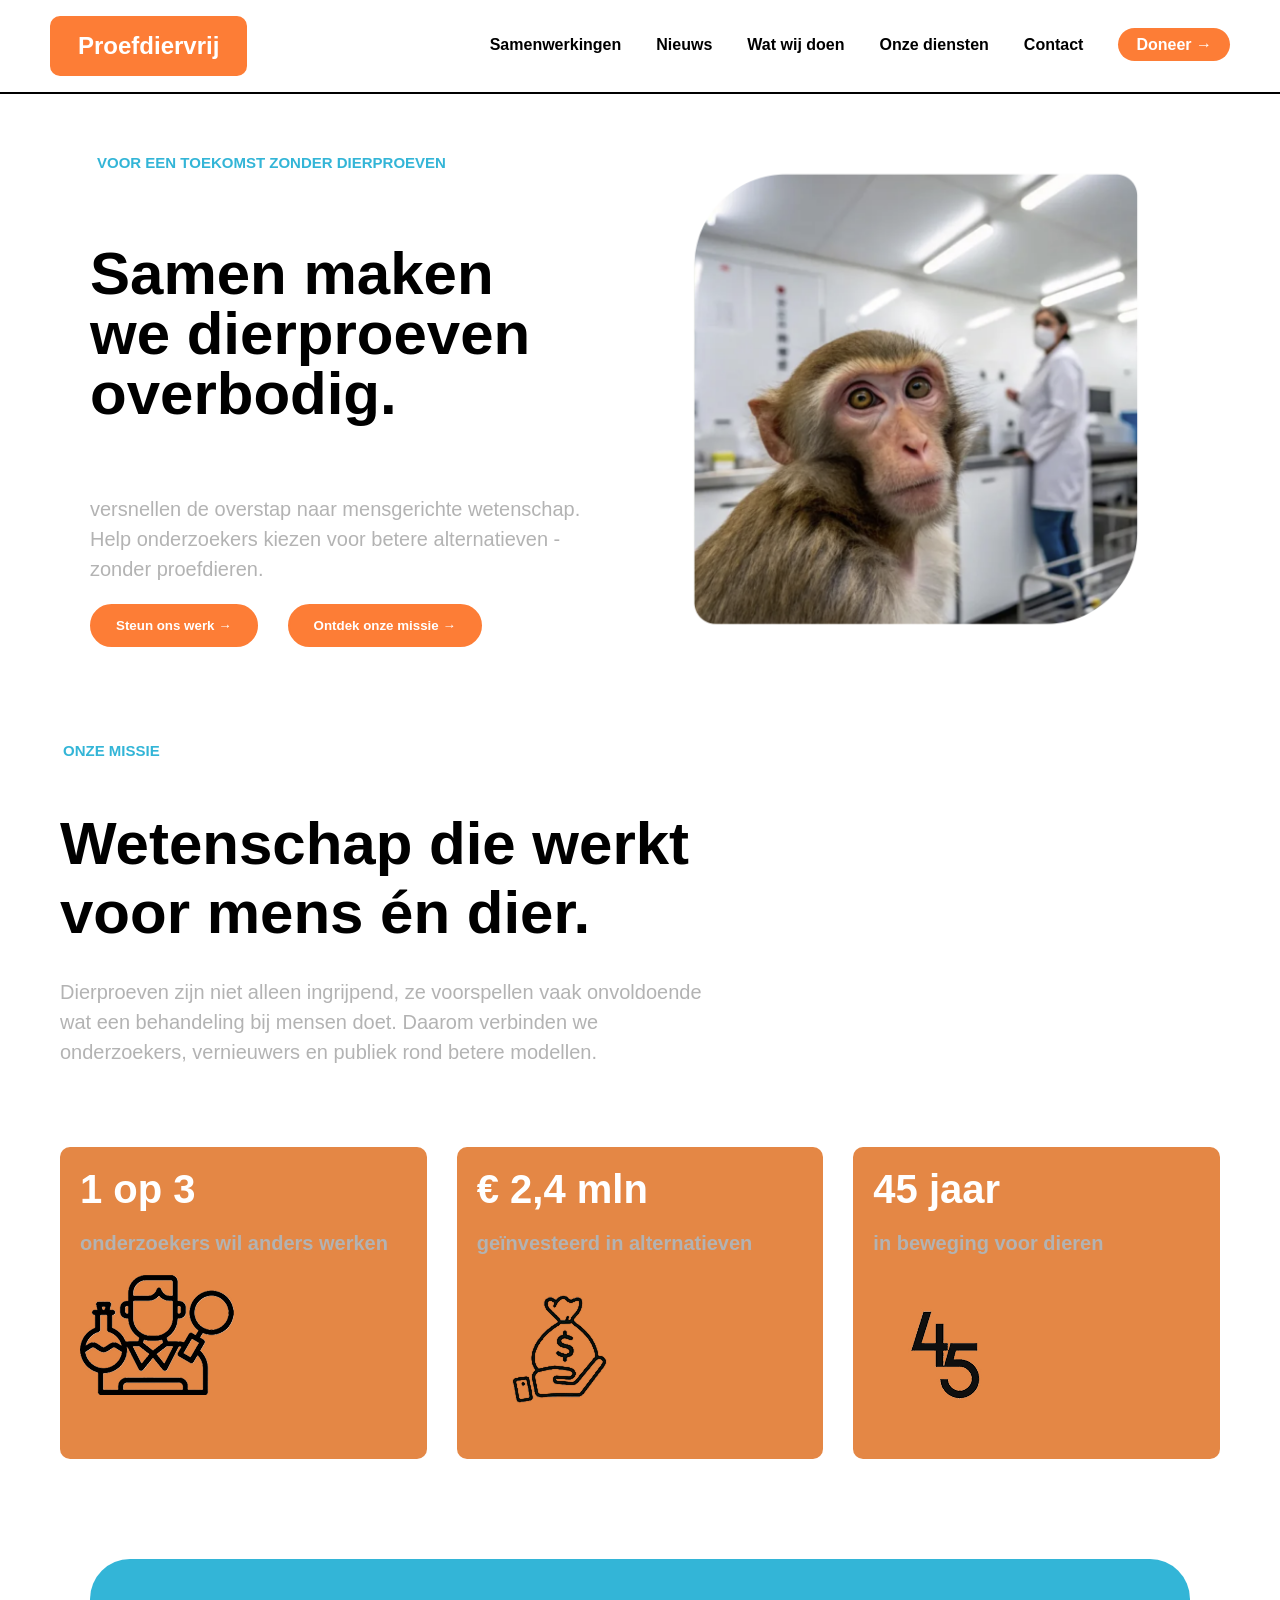
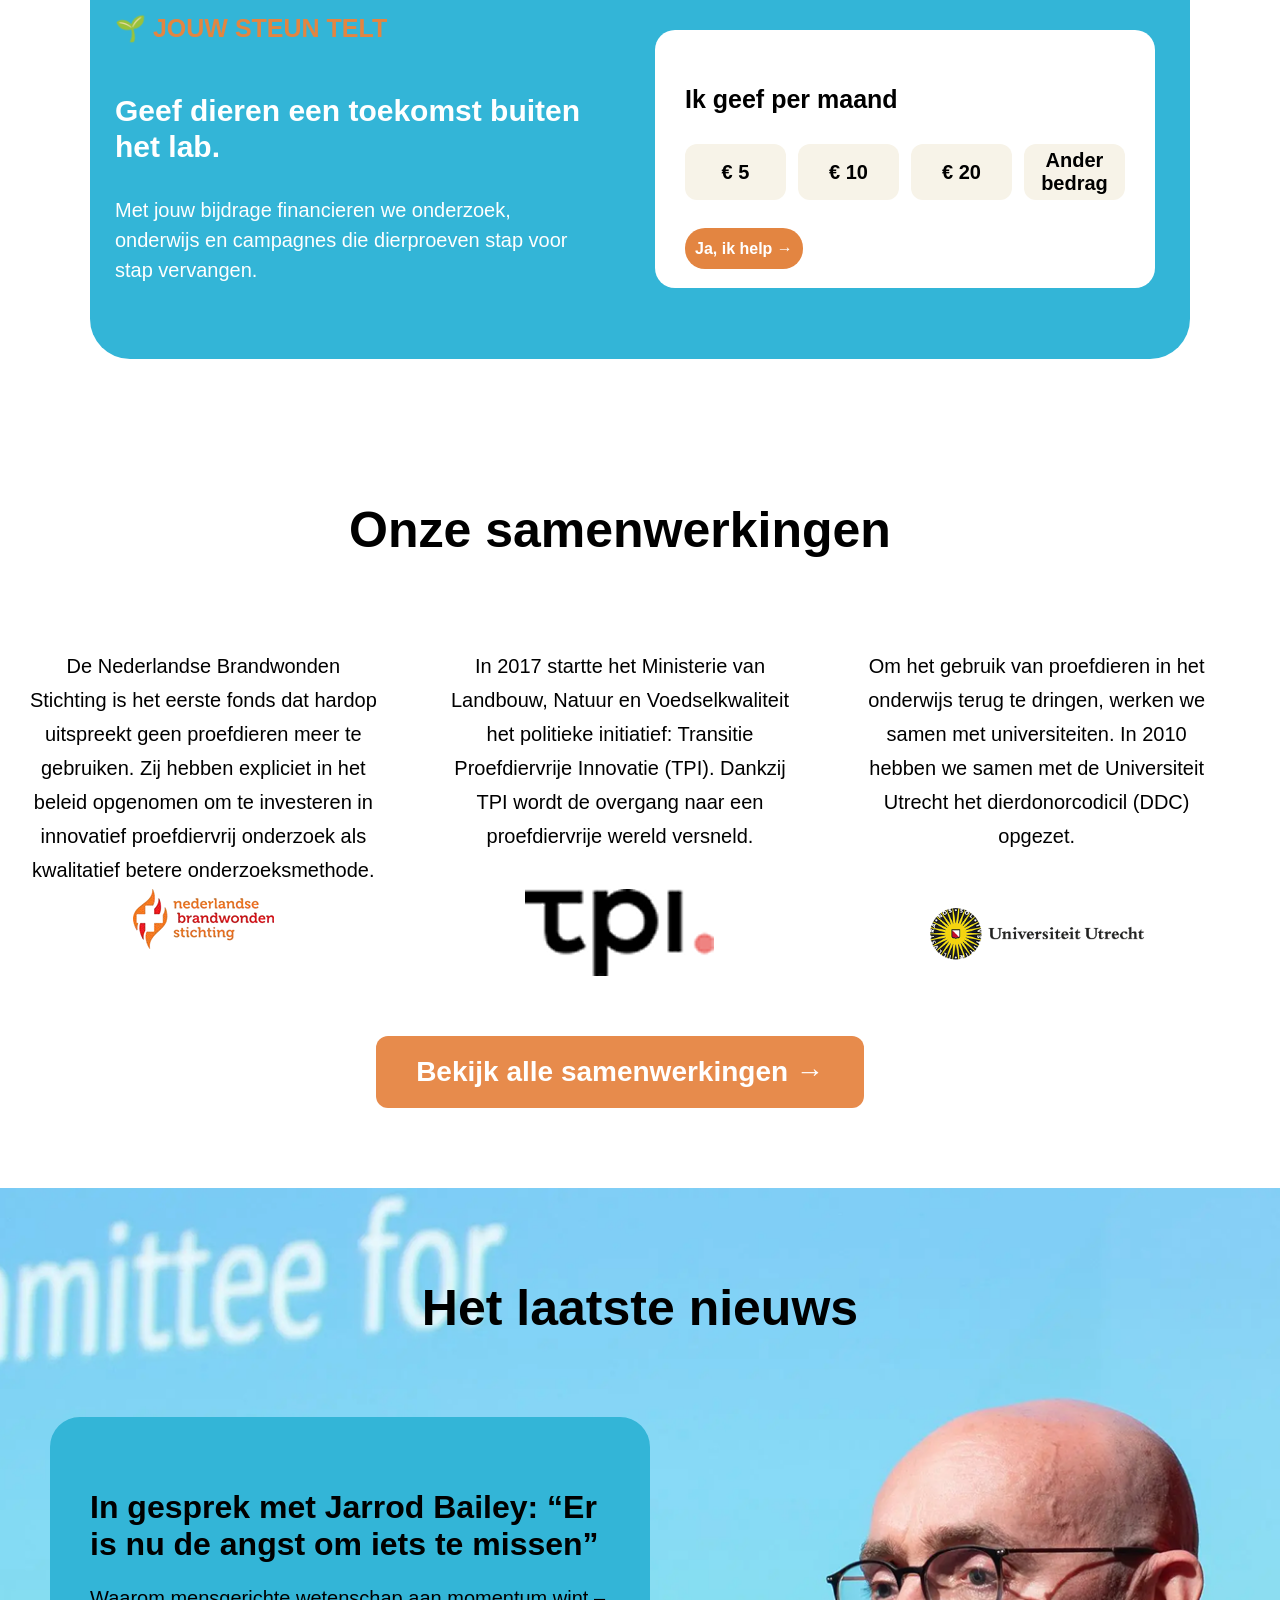
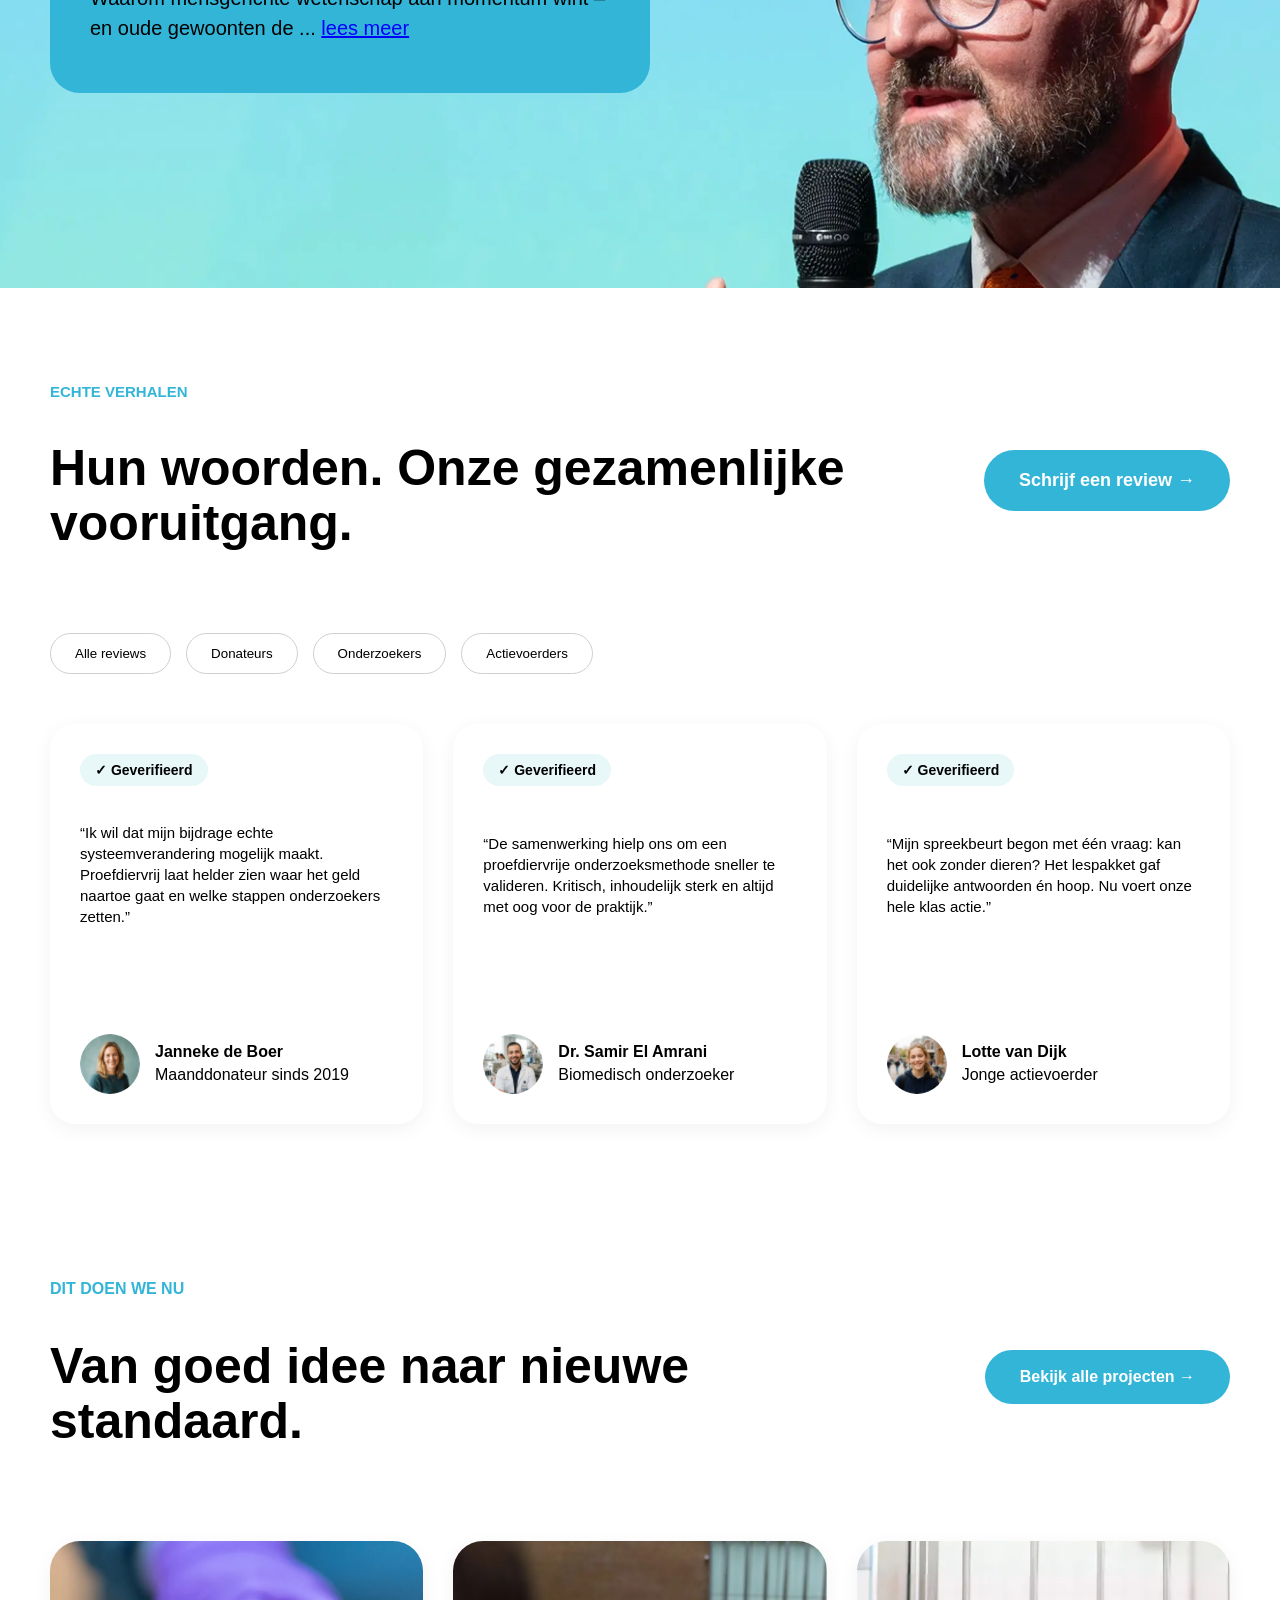
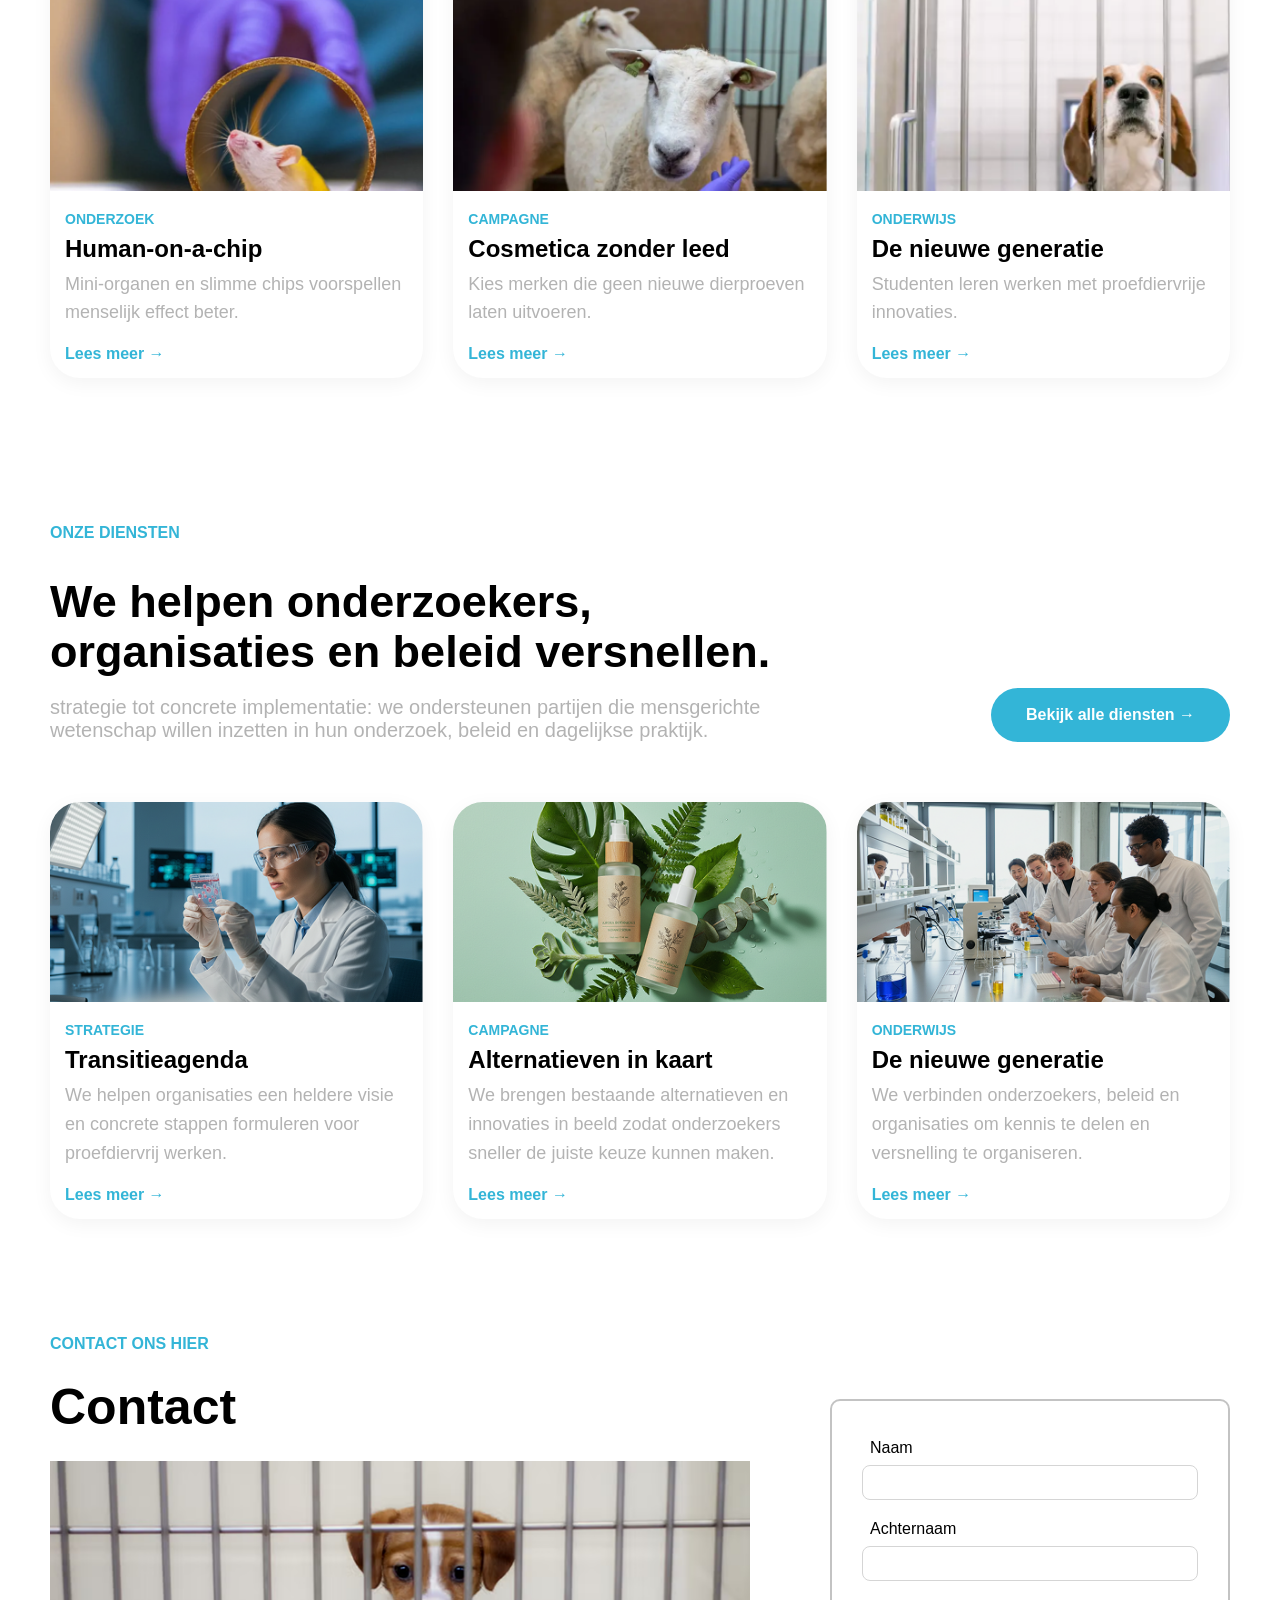
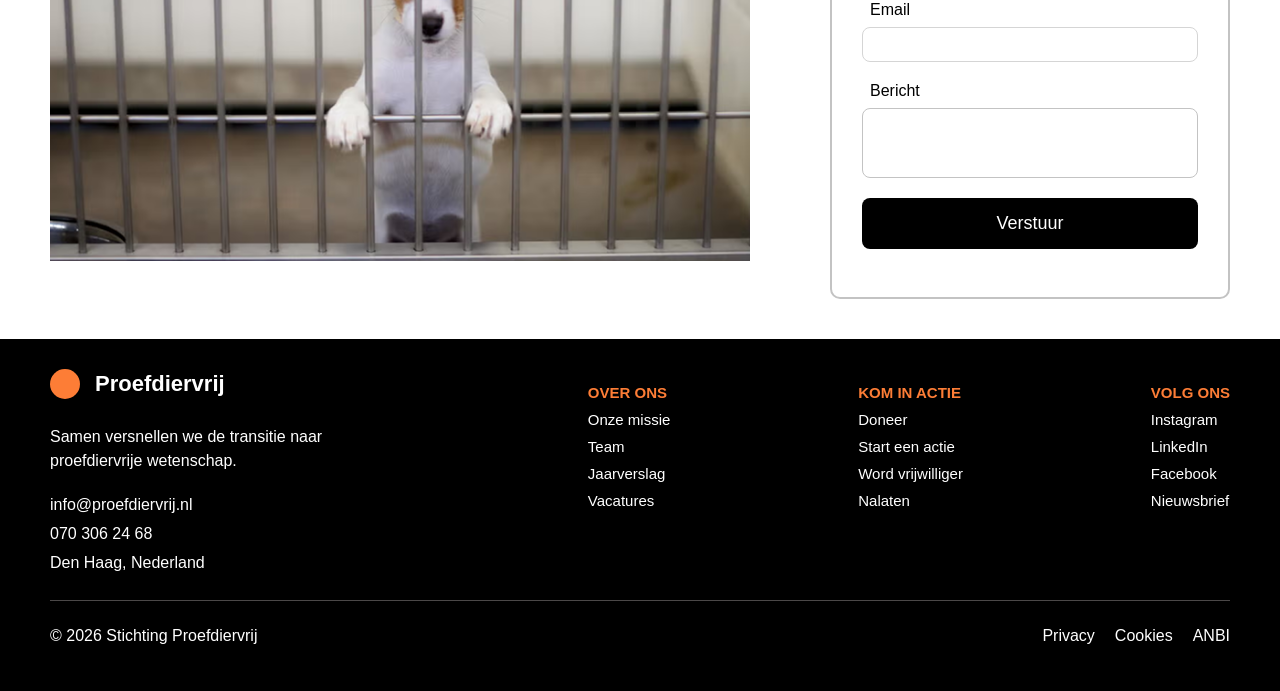
==== goeddoel/index.html @ ad32c733 "Fix goeddoel project" ====
<!DOCTYPE html>
<html lang="en">
<head>
    <meta charset="UTF-8">
    <meta name="viewport" content="width=device-width, initial-scale=1.0">
    <title>dierproefvrij</title>
    <link rel="stylesheet" href="styles.css">
</head>

<body>
    <header class="header">
        <h1 class="logo">Proefdiervrij</h1>
<nav class="navbar">
    <ul>
      
      <li><a href="#samenwerking"> Samenwerkingen</a></li>
      <li><a href="#nieuws">Nieuws</a></li>
      <li><a href="#wat-wij-doen">Wat wij doen</a></li>
      <li><a href="#diensten">Onze diensten</a></li>  
      <li><a href="#contact">Contact</a></li>
      
      <li><a class="donate" href="#donate">Doneer →</a></li>
    </ul>
</nav>

    </header>

<hr class="zwarte-lijn">

<section class="hero">
    <div> 
        <img class="aapfoto" src="img/aap.png" alt="aapfoto">
    </div>
        <div class="herotext">
       
        <p class="hero-label">VOOR EEN TOEKOMST ZONDER DIERPROEVEN</p> 
        <h1>Samen maken we dierproeven overbodig.</h1>
        <p class="hero-p">versnellen de overstap naar mensgerichte wetenschap. Help onderzoekers kiezen voor betere alternatieven - zonder proefdieren.</p>
         
        <div class="knoppies">
            <button>Steun ons werk →</button>
            <button>Ontdek onze missie →</button>
        </div>
    </div>
    
</section>

<section class="missie" id="missie">

    <p class="missie-label">ONZE MISSIE</p>

    <h2>Wetenschap die werkt<br>voor mens én dier.</h2>

    <p class="missie-tekst">
        Dierproeven zijn niet alleen ingrijpend, ze voorspellen vaak
        onvoldoende wat een behandeling bij mensen doet. Daarom verbinden
        we onderzoekers, vernieuwers en publiek rond betere modellen.
    </p>

    <div class="kaarten-container">

        <div class="kaart">
            <h3>1 op 3</h3>
            <p>onderzoekers wil anders werken</p>
            <img src="img/wetenschapper.png" alt="Icoon">
        </div>

        <div class="kaart">
            <h3>€ 2,4 mln</h3>
            <p>geïnvesteerd in alternatieven</p>
            <img src="img/geld.png" alt="Icoon">
        </div>

        <div class="kaart">
            <h3>45 jaar</h3>
            <p>in beweging voor dieren</p>
            <img src="img/45jaar.png" alt="Icoon">
        </div>

    </div>

</section>

<section class="support-section" id="donate">
    <div class="support-content">

        <div class="support-text">
            <span class="support-label">🌱 JOUW STEUN TELT</span>

            <h2>Geef dieren een toekomst buiten het lab.</h2>

            <p>
                Met jouw bijdrage financieren we onderzoek, onderwijs en
                campagnes die dierproeven stap voor stap vervangen.
            </p>
        </div>

        <div class="donation-card">
            <h3>Ik geef per maand</h3>

            <div class="amount-buttons">
                <button>€ 5</button>
                <button>€ 10</button>
                <button>€ 20</button>
                <button>Ander bedrag</button>
            </div>

            <a class="help-button">
                <span> Ja, ik help → </span>
            </a>
        </div>

    </div>
</section>

<section class="samenwerkingen" id="samenwerking">
    <div class="container">
        <h2>Onze samenwerkingen</h2>

        <div class="samenwerkingen-grid">
            <article class="samenwerking">
                <p>
                    De Nederlandse Brandwonden Stichting is het eerste fonds dat
                    hardop uitspreekt geen proefdieren meer te gebruiken. Zij
                    hebben expliciet in het beleid opgenomen om te investeren in
                    innovatief proefdiervrij onderzoek als kwalitatief betere
                    onderzoeksmethode.
                </p>

                <img src="img/imagesbrandwonden-stichting.png"
                    alt="Nederlandse Brandwonden Stichting">
            </article>

            <article class="samenwerking">
                <p>
                    In 2017 startte het Ministerie van Landbouw, Natuur en
                    Voedselkwaliteit het politieke initiatief: Transitie
                    Proefdiervrije Innovatie (TPI). Dankzij TPI wordt de overgang
                    naar een proefdiervrije wereld versneld.
                </p>

                <img src="img/imagestpi-logo.png"
                    alt="TPI">
            </article>

            <article class="samenwerking">
                <p>
                    Om het gebruik van proefdieren in het onderwijs terug te
                    dringen, werken we samen met universiteiten. In 2010 hebben
                    we samen met de Universiteit Utrecht het dierdonorcodicil
                    (DDC) opgezet.
                </p>

                <img src="img/imagesuu-logo.png"   alt="Universiteit Utrecht">
            </article>
        </div>

        <a href="#" class="button-samenwerkingen">
            Bekijk alle samenwerkingen →
        </a>
        </div>
</section>

<section class="nieuws">
    <h2>Het laatste nieuws</h2>

    <div class="nieuws-content" id="nieuws">
        <div class="nieuws-kaart">
            <h3>
                In gesprek met Jarrod Bailey:
                “Er is nu de angst om iets te missen”
            </h3>

            <p>
                Waarom mensgerichte wetenschap aan momentum wint –
                en oude gewoonten de ...  <a class="lees-meer">lees meer</a>
            </p>
        </div>
    </div>
</section>

<section class="reviews">
    <div class="reviews-header">
        <div>
            <p class="reviews-label">ECHTE VERHALEN</p>
            <h2>Hun woorden. Onze gezamenlijke vooruitgang.</h2>
        </div>

        <a class="review-button">
            Schrijf een review →
        </a>
    </div>

    <div class="review-filters">
        <button>Alle reviews</button>
        <button>Donateurs</button>
        <button>Onderzoekers</button>
        <button>Actievoerders</button>
    </div>

    <div class="review-cards">

        <div class="review-card">
            <span class="verified">✓ Geverifieerd</span>

            <p class="review-text">
            “Ik wil dat mijn bijdrage echte systeemverandering mogelijk maakt. 
            Proefdiervrij laat helder zien waar het geld naartoe gaat en welke 
            stappen onderzoekers zetten.”
            </p>

            <div class="review-person">
                <img src="img/Reviewer avatar (1).png" alt="">
                <div>
                    <h4>Janneke de Boer</h4>
                    <p>Maanddonateur sinds 2019</p>
                </div>
            </div>
        </div>

        <div class="review-card">
            <span class="verified">✓ Geverifieerd</span>

            <p class="review-text">
            “De samenwerking hielp ons om een proefdiervrije onderzoeksmethode 
            sneller te valideren. Kritisch, inhoudelijk sterk en altijd met oog 
            voor de praktijk.”
            </p>

            <div class="review-person">
                <img src="img/Reviewer avatar (2).png" alt="">
                <div>
                    <h4>Dr. Samir El Amrani</h4>
                    <p>Biomedisch onderzoeker</p>
                </div>
            </div>
        </div>

        <div class="review-card">
            <span class="verified">✓ Geverifieerd</span>

            <p class="review-text">
            “Mijn spreekbeurt begon met één vraag: kan het ook zonder dieren? 
            Het lespakket gaf duidelijke antwoorden én hoop. 
            Nu voert onze hele klas actie.”
            </p>

            <div class="review-person">
                <img src="img/Reviewer avatar (3).png" alt="">
                <div>
                    <h4>Lotte van Dijk</h4>
                    <p>Jonge actievoerder</p>
                </div>
            </div>
        </div>

    </div>
</section>

<section class="projecten" id="wat-wij-doen">
    <div class="projecten-header">
        <div>
            <p class="label">DIT DOEN WE NU</p>
            <h2>Van goed idee naar nieuwe standaard.</h2>
        </div>

        <a class="btn-projecten">
            Bekijk alle projecten →
        </a>
    </div>

    <div class="projecten-grid">

        <div class="project-card">
            <img src="img/Campaign image.png" alt="Onderzoek">
            <div class="card-content">
                <span>ONDERZOEK</span>
                <h3>Human-on-a-chip</h3>
                <p>Mini-organen en slimme chips voorspellen menselijk effect beter.</p>
                <a href="#">Lees meer →</a>
            </div>
        </div>

        <div class="project-card">
            <img src="img/Campaign image (1).png" alt="Campagne">
            <div class="card-content">
                <span>CAMPAGNE</span>
                <h3>Cosmetica zonder leed</h3>
                <p>Kies merken die geen nieuwe dierproeven laten uitvoeren.</p>
                <a href="#">Lees meer →</a>
            </div>
        </div>

        <div class="project-card">
            <img src="img/Campaign image (2).png" alt="Onderwijs">
            <div class="card-content">
                <span>ONDERWIJS</span>
                <h3>De nieuwe generatie</h3>
                <p>Studenten leren werken met proefdiervrije innovaties.</p>
                <a class="lees-meer-pr">Lees meer →</a>
            </div>
        </div>

    </div>
</section>

<section class="diensten" id="diensten">
    <div class="diensten-header">
        <div>
            <p class="label">ONZE DIENSTEN</p>
            <h2>We helpen onderzoekers, organisaties en beleid versnellen.</h2>
            <p class="diensten-p">strategie tot concrete implementatie: we ondersteunen partijen 
                die mensgerichte wetenschap willen inzetten in hun onderzoek, 
                beleid en dagelijkse praktijk.</p>
        </div>

        <a class="btn-diensten">
            Bekijk alle diensten →
        </a>
    </div>

    <div class="diensten-grid">

        <div class="diensten-card">
            <img src="img/Service image (1).png" alt="Onderzoek">
            <div class="card-content">
                <span>STRATEGIE</span>
                <h3>Transitieagenda</h3>
                <p>We helpen organisaties een heldere visie en concrete 
                    stappen formuleren voor proefdiervrij werken.</p>
                <a class="lees-meer-di">Lees meer →</a>
            </div>
        </div>

        <div class="diensten-card">
            <img src="img/Service image.png" alt="Campagne">
            <div class="card-content">
                <span>CAMPAGNE</span>
                <h3>Alternatieven in kaart</h3>
                <p>We brengen bestaande alternatieven en innovaties 
                    in beeld zodat onderzoekers sneller de juiste keuze kunnen maken.</p>
                <a class="lees-meer-di">Lees meer →</a>
            </div>
        </div>

        <div class="diensten-card">
            <img src="img/Service image (2).png" alt="Onderwijs">
            <div class="card-content">
                <span>ONDERWIJS</span>
                <h3>De nieuwe generatie</h3>
                <p>We verbinden onderzoekers, 
                    beleid en organisaties om kennis te delen en 
                    versnelling te organiseren.</p>
                <a class="lees-meer-di">Lees meer →</a>
            </div>
        </div>

    </div>
</section>

<section class="contact-section" id="contact">

    <div class="contact-left">
        <p class="contact-label">CONTACT ONS HIER</p>
        <h2>Contact</h2>

        <img src="img/zielige-daggoe.png" alt="Hond" class="contact-image">
    </div>

    <div class="contact-form">

        <p>Naam</p>
        <div class="invoegen"></div>

        <p>Achternaam</p>
        <div class="invoegen"></div>

        <p>Email</p>
        <div class="invoegen"></div>

        <p>Bericht</p>
        <div class="textarea"></div>

        <div class="verstuur">
            Verstuur
        </div>

    </div>

</section>

</body> 

<footer class="footer">

    <div class="footer-top">

        <div class="footer-col footer-info">

            <div class="footer-logo">
                <div class="logo-circle"></div>
                <h2>Proefdiervrij</h2>
            </div>

            <p>
                Samen versnellen we de transitie naar
                proefdiervrije wetenschap.
            </p>

            <div class="contact-info">
                <p>info@proefdiervrij.nl</p>
                <p>070 306 24 68</p>
                <p>Den Haag, Nederland</p>
            </div>

        </div>

        <div class="footer-col">
            <h3>OVER ONS</h3>

            <a>Onze missie</a>
            <a>Team</a>
            <a>Jaarverslag</a>
            <a>Vacatures</a>
        </div>

        <div class="footer-col">
            <h3>KOM IN ACTIE</h3>

            <a>Doneer</a>
            <a>Start een actie</a>
            <a>Word vrijwilliger</a>
            <a>Nalaten</a>
        </div>

        <div class="footer-col">
            <h3>VOLG ONS</h3>

            <a>Instagram</a>
            <a>LinkedIn</a>
            <a>Facebook</a>
            <a>Nieuwsbrief</a>
        </div>

    </div>

    <div class="footer-bottom">

        <p>© 2026 Stichting Proefdiervrij</p>

        <div class="footer-links">
            <a>Privacy</a>
            <a>Cookies</a>
            <a>ANBI</a>
        </div>

    </div>

</footer>

</html>
---- goeddoel/styles.css ----
* {
    box-sizing: border-box;
    scroll-behavior: smooth;
}

.header {
  display: flex;
  justify-content: space-between;
  align-items: center;
  padding: 20px 50px;
  background: white;
}

body {
  padding: 0;
  margin: 0;
  font-family: Arial, Helvetica, sans-serif;
}



.logo {
  background-color: rgb(253, 125, 54);
  color: #fff;
  padding: 6px 18px;
  border-radius: 10px;
  border: 10px solid rgb(253, 125, 54);
  font-size: 24px;
  font-weight: bold;
  transform: translateY(-20px);
}

.zwarte-lijn {
  border: none;
  height: 2px;
  background-color: black;
  width: 100%;
  margin-top: -40px;
}


.navbar ul {
  list-style: none;
  display: flex;
  gap: 35px;
  padding: 0;
  margin: 0;
  margin-top: -30px;
  align-items: center;
}



.navbar li a {
  font-size: 16px;
  font-weight: bold;
  text-decoration: none;
  color: #000;
}

.navbar .donate {
  background-color: rgb(253, 125, 54);
  color: #fff;
  padding: 8px 18px;
  border-radius: 30px;
}

.hero {
    display: flex;
    justify-content: center;
    align-items: center;
    padding: 80px, 60px;
    width: 100%;
    max-height: 550px;
    flex-direction: row-reverse;
}

.hero h1 {
  display: flex;
  justify-content: center;
  align-items: center;
  padding: 20px;
  margin-left: -20px;
  max-width: 500px;

  line-height: 1;
  font-family: Arial, Helvetica, sans-serif;
  font-size: 60px;
  font-weight: bold;
  color: black;
}

.herotext {
    max-width: 650px;
    font-size: 20px;
    line-height: 1.5;
    color: black;
    margin-left: -50px;
}

.hero-p {
  font-size: 20px;
  max-width: 500px; 
  color: #B3B3B3;
}

.hero-label {
  font-size: 15px;
  font-weight: bold;
  color: #33B5D7;
  margin-left: 7px;
  margin-top: 50px;
}

.aapfoto {
  height: auto;
  width: 450px;
  margin-left: 100px;
  margin-top: 50px;
}
 
.knoppies {
  display: flex;
  gap: 30px;
}

.knoppies button {
  border: 2px solid rgb(253, 125, 54);
  border-radius: 30px;
  background-color: rgb(253, 125, 54);
  padding: 12px 24px;
  color: #fff;
  font-weight: bold;
}

.missie {
    padding: 80px 60px;
    background-color: #fff;
}

.missie-label {
    color: #33B5D7;
    font-weight: bold;
    font-size: 15px;
    margin-left: 3px;
}

.missie h2 {
    font-size: 60px;
    max-width: 700px;
    margin-bottom: 30px;
}

.missie-tekst {
    max-width: 650px;
    font-size: 20px;
    line-height: 1.5;
    color: #B3B3B3;
}

.kaarten-container {
    display: flex;
    gap: 30px;
    margin-top: 80px;
}

.kaart {
    background-color: #e48745;
    border-radius: 10px;
    padding: 20px;
    flex: 1;
}

.kaart h3 {
    font-size: 40px;
    margin: 0;
    color: #fff;
}

.kaart p {
    font-size: 20px;
    font-weight: bold;
    color: #B3B3B3;
}

.support-section {
    padding: 20px 20px;
    background-color: #fff;
}

.support-content {
    max-width: 1100px;
    max-height: 400px;
    margin: 0 auto;
    background-color: #33B5D7;
    border-radius: 40px;
    padding: 70px;
    display: flex;
    justify-content: space-between;
    align-items: center;
    gap: 60px;
}

.support-text {
    flex: 1;
    margin-left: -45px;
    color: white;
}

.support-label {
    display: inline-block;
    margin-bottom: 25px;
    color: #e38541;
    font-weight: 700;
    font-size: 25px;
    text-transform: uppercase;
}

.support-text h2 {
    font-size: 30px;
    font-weight: 800;
    line-height: 1.2;
    margin-bottom: 30px;
    max-width: 700px;
}

.support-text p {
    font-size: 20px;
    line-height: 1.5;
    max-width: 700px;
}

.donation-card {
    background: #fff;
    border-radius: 20px;
    padding: 30px;
    width: 500px;
    margin-right: -35px;
}

.donation-card h3 {
    font-size: 25px;
    margin-bottom: 30px;
    color: #000;
}

.amount-buttons {
    display: grid;
    grid-template-columns: repeat(4, 1fr);
    gap: 12px;
    margin-bottom: 40px;
}

.amount-buttons button {
    border: none;
    background: #F7F3E8;
    padding: 5px 10px;
    border-radius: 12px;
    font-size: 20px;
    font-weight: 700;
    color: #000;
    cursor: pointer;
}

.help-button {
    background: #e38541;
    color: #fff;
    font-weight: bold;
    border: none;
    border-radius: 20px;
    padding: 12px 10px;
}

.samenwerkingen {
    background-color: #fff;
    padding: 80px 20px;
    text-align: center;
}

.container {
    max-width: 1200px;
    margin: 0;
}

.samenwerkingen h2 {
    font-size: 50px;
    font-weight: bold;
    margin-bottom: 70px;
}

.samenwerkingen-grid {
    display: grid;
    grid-template-columns: repeat(3, 1fr);
    gap: 50px;
    margin-bottom: 60px;
}

.samenwerking {
    display: flex;
    flex-direction: column;
    align-items: center;
}

.samenwerking p {
    font-size: 20px;
    line-height: 1.7;
    margin-bottom: 40px;
    max-width: 350px;
    max-height:200px;
}

.samenwerking img {
    max-width: 220px;
    height: auto;
}

.button-samenwerkingen {
    display: inline-block;
    background-color: #e78b4c;
    color: #fff;
    text-decoration: none;
    font-size: 28px;
    font-weight: 700;
    padding: 20px 40px;
    border-radius: 12px;
}

.nieuws {
    background-image: url("img/jarrod-head.png");
    background-size: cover;
    background-position: center;
    min-height: 700px;

    padding: 50px;
    position: relative;
}

.nieuws h2 {
    text-align: center;
    font-size: 50px;
    font-weight: bold;
    margin-bottom: 80px;
}

.nieuws-content {
    display: flex;
    justify-content: space-between;
    align-items: center;
}

.nieuws-kaart {
    max-width: 600px;
    background: #33B5D7;
    padding: 40px;
    border-radius: 30px;
}

.nieuws-kaart h3 {
    font-size: 32px;
    margin-bottom: 30px;
}

.nieuws-kaart p {
    font-size: 20px;
    line-height: 0.5;
}

.lees-meer {
    display: inline-block;
    margin-top: 20px;
    color: blue;
    font-size: 20px;
    text-decoration: underline;
}

.reviews {
    padding: 80px 50px;
    background: #fff;
}

.reviews-header {
    display: flex;
    justify-content: space-between;
    align-items: center;
    margin-bottom: 40px;
}

.reviews-label {
    color: #33B5D7;
    font-weight: bold;
    font-size: 15px;
    margin-bottom: 15px;
}

.reviews-header h2 {
    font-size: 50px;
    max-width: 900px;
    line-height: 1.1;
}

.review-button {
    background: #33B5D7;
    color: white;
    text-decoration: none;
    padding: 20px 35px;
    border-radius: 40px;
    font-weight: bold;
    font-size: 18px;
}

.review-filters {
    display: flex;
    gap: 15px;
    margin-bottom: 50px;
}

.review-filters button {
    padding: 12px 24px;
    border-radius: 30px;
    border: 1px solid #cfcfcf;
    background: white;
    cursor: pointer;
}

.review-cards {
    display: flex;
    gap: 30px;
}

.review-card {
    background: white;
    padding: 30px;
    border-radius: 25px;
    width: 550px;
    min-height: 400px;

    display: flex;
    flex-direction: column;
    justify-content: space-between;

    box-shadow: 0px 5px 20px rgba(0,0,0,0.05);
}

.verified {
    display: inline-block;
    background: #E8F7F8;
    padding: 8px 15px;
    max-width: fit-content;
    border-radius: 20px;
    font-size: 14px;
    font-weight: 600;
}

.review-text {
    font-size: 15px;
    margin-top: 10px;
    margin-bottom: 80px;
    line-height: 1.4;
    color: #000;
}

.review-person {
    display: flex;
    align-items: center;
    gap: 15px;
}

.review-person img {
    width: 60px;
    height: 60px;
    border-radius: 50%;
    object-fit: cover;
}

.review-person h4 {
    margin: 0;
}

.review-person p {
    margin: 5px 0 0;
    color: #000;
}

.projecten {
    padding: 60px 50px;
    background: #fff;
}

.projecten-header {
    display: flex;
    justify-content: space-between;
    align-items: center;
    margin-bottom: 50px;
}

.label {
    color: #6ab8df;
    font-weight: bold;
    text-transform: uppercase;
    margin-bottom: 15px;
}

.projecten-header h2 {
    font-size: 50px;
    max-width: 650px;
    line-height: 1.1;
    color: #000;
}

.btn-projecten {
    background: #33B5D7;
    color: white;
    text-decoration: none;
    padding: 18px 35px;
    border-radius: 50px;
    font-weight: bold;
}

.projecten-grid {
    display: flex;
    gap: 30px;
}

.project-card {
    background: white;
    border-radius: 30px;
    overflow: hidden;
    max-height: 500px;
    max-width: 550px;
    flex: 1;
    box-shadow: 0 5px 20px rgba(0,0,0,0.05);
}

.project-card img {
    width: 100%;
    height: 250px;
    object-fit: cover;
}

.card-content {
    padding: 15px;
}

.card-content span {
    color: #33B5D7;
    font-weight: 700;
    font-size: 14px;
}

.card-content h3 {
    margin: 7px 0;
    font-size: 24px;
    color: #000;
}

.card-content p {
    color: #B3B3B3;
    line-height: 1.6;
    font-size: 18px;
    margin-top: 5px;
}

.card-content a {
    color: #6ab8df;
    text-decoration: none;
    font-weight: 700;
}

/*volgende sectie baka*/
.diensten {
    padding: 60px 50px;
    background: #fff;
}

.diensten-header {
    display: flex;
    justify-content: space-between;
    align-items: center;
    margin-top: 10px;
}

.label {
    color: #33B5D7;
    font-weight: bold;
    text-transform: uppercase;
    margin-bottom: 35px;
}

.diensten-header h2 {
    font-size: 45px;
    max-width: 750px;
    margin: 20px 0px 0px 0px;
    line-height: 1.1;
    color: #000;
}

.diensten-p {
  font-size: 20px;
  max-width: 800px; 
  color: #B3B3B3;
}

.btn-diensten {
    background: #33B5D7;
    color: white;
    text-decoration: none;
    padding: 18px 35px;
    margin-top: 160px;
    border-radius: 50px;
    font-weight: bold;
}

.diensten-grid {
    display: flex;
    margin-top: 40px;
    gap: 30px;
}

.diensten-card {
    background: white;
    border-radius: 30px;
    overflow: hidden;
    max-height: 425px;
    max-width: 500px;
    flex: 1;
    box-shadow: 0 5px 20px rgba(0,0,0,0.05);
}

.diensten-card img {
    width: 100%;
    height: 200px;
    object-fit: cover;
}

.card-content {
    padding: 15px;
}

.card-content span {
    color: #33B5D7;
    font-weight: 700;
    font-size: 14px;
}

.card-content h3 {
    margin: 7px 0;
    font-size: 24px;
    color: #000;
}

.card-content p {
    color: #B3B3B3;
    line-height: 1.6;
    font-size: 18px;
    margin-top: 5px;
}

.card-content a {
    color: #33B5D7;
    text-decoration: none;
    font-weight: bold;
}

.contact-section {
    display: flex;
    justify-content: space-between;
    gap: 80px;
    padding: 40px 50px;
    background-color: #fff;
}

.contact-left {
    flex: 1;
}

.contact-label {
    color: #33B5D7;
    font-weight: bold;
    text-transform: uppercase;
    margin-bottom: 15px;
}

.contact-left h2 {
    font-size: 50px;
    margin-bottom: 25px;
    margin-top: 25px;
}

.contact-image {
    width: 100%;
    max-width: 700px;
    height: 400px;
    object-fit: cover;
}

.contact-form {
    width: 400px;
    height: 500px;
    background: white;
    padding: 30px;
    margin-top: 80px;
    border: 2px solid #c3c3c3;
    border-radius: 10px;
}

.contact-form label {
    display: block;
    margin-bottom: 8px;
    margin-top: 20px;
}

.invoegen {
    width: 100%;
    height: 35px;
    background: white;
    border: 1px solid #d5d5d5;
    border-radius: 8px;
    margin-bottom: 20px;
}

.contact-form p {
    margin: 8px;
}

.textarea {
    width: 100%;
    height: 70px;
    background: #fff;
    border: 1px solid #c3c3c3;
    border-radius: 8px;
    margin-bottom: 20px;
}

.verstuur {
    background: #000;
    color: white;
    text-align: center;
    padding: 15px;
    border-radius: 8px;
    font-size: 18px;
}

.footer {
    background-color: #000;
    color: white;
    padding:30px 50px;
}

.footer-top {
    display: flex;
    justify-content: space-between;
    gap: 80px;
    padding-bottom: 20px;
    border-bottom: 0.5px solid #4b4848;
}

.footer-info {
    max-width: 350px;
}

.footer-logo {
    display: flex;
    align-items: center;
    gap: 15px;
    margin-bottom: 0px;
}

.logo-circle {
    width: 30px;
    height: 30px;
    background-color: rgb(253, 125, 54);
    border-radius: 50%;
}

.footer-logo h2 {
    margin: 0;
    font-size: 22px;
}

.footer-info p {
    line-height: 1.5;
}

.contact-info {
    margin-top: 0px;
}

.contact-info p {
    margin-top: 5px;
}

.footer-col {
    display: flex;
    flex-direction: column;
    gap: 10px;
}

.footer-col p {
    margin-bottom: 5px;
}

.footer-col h3 {
    color: rgb(253, 125, 54);
    margin-bottom: 0px;
    font-size: 15px;
}

.footer-col a {
    text-decoration: none;
    color: white;
    font-size: 15px;
}

.footer-col a:hover {
    color: rgb(253, 125, 54);
}

.footer-bottom {
    display: flex;
    justify-content: space-between;
    align-items: center;
    padding-top: 10px;
}

.footer-links {
    display: flex;
    gap: 20px;
}

.footer-links a {
    color: white;
    text-decoration: none;
}
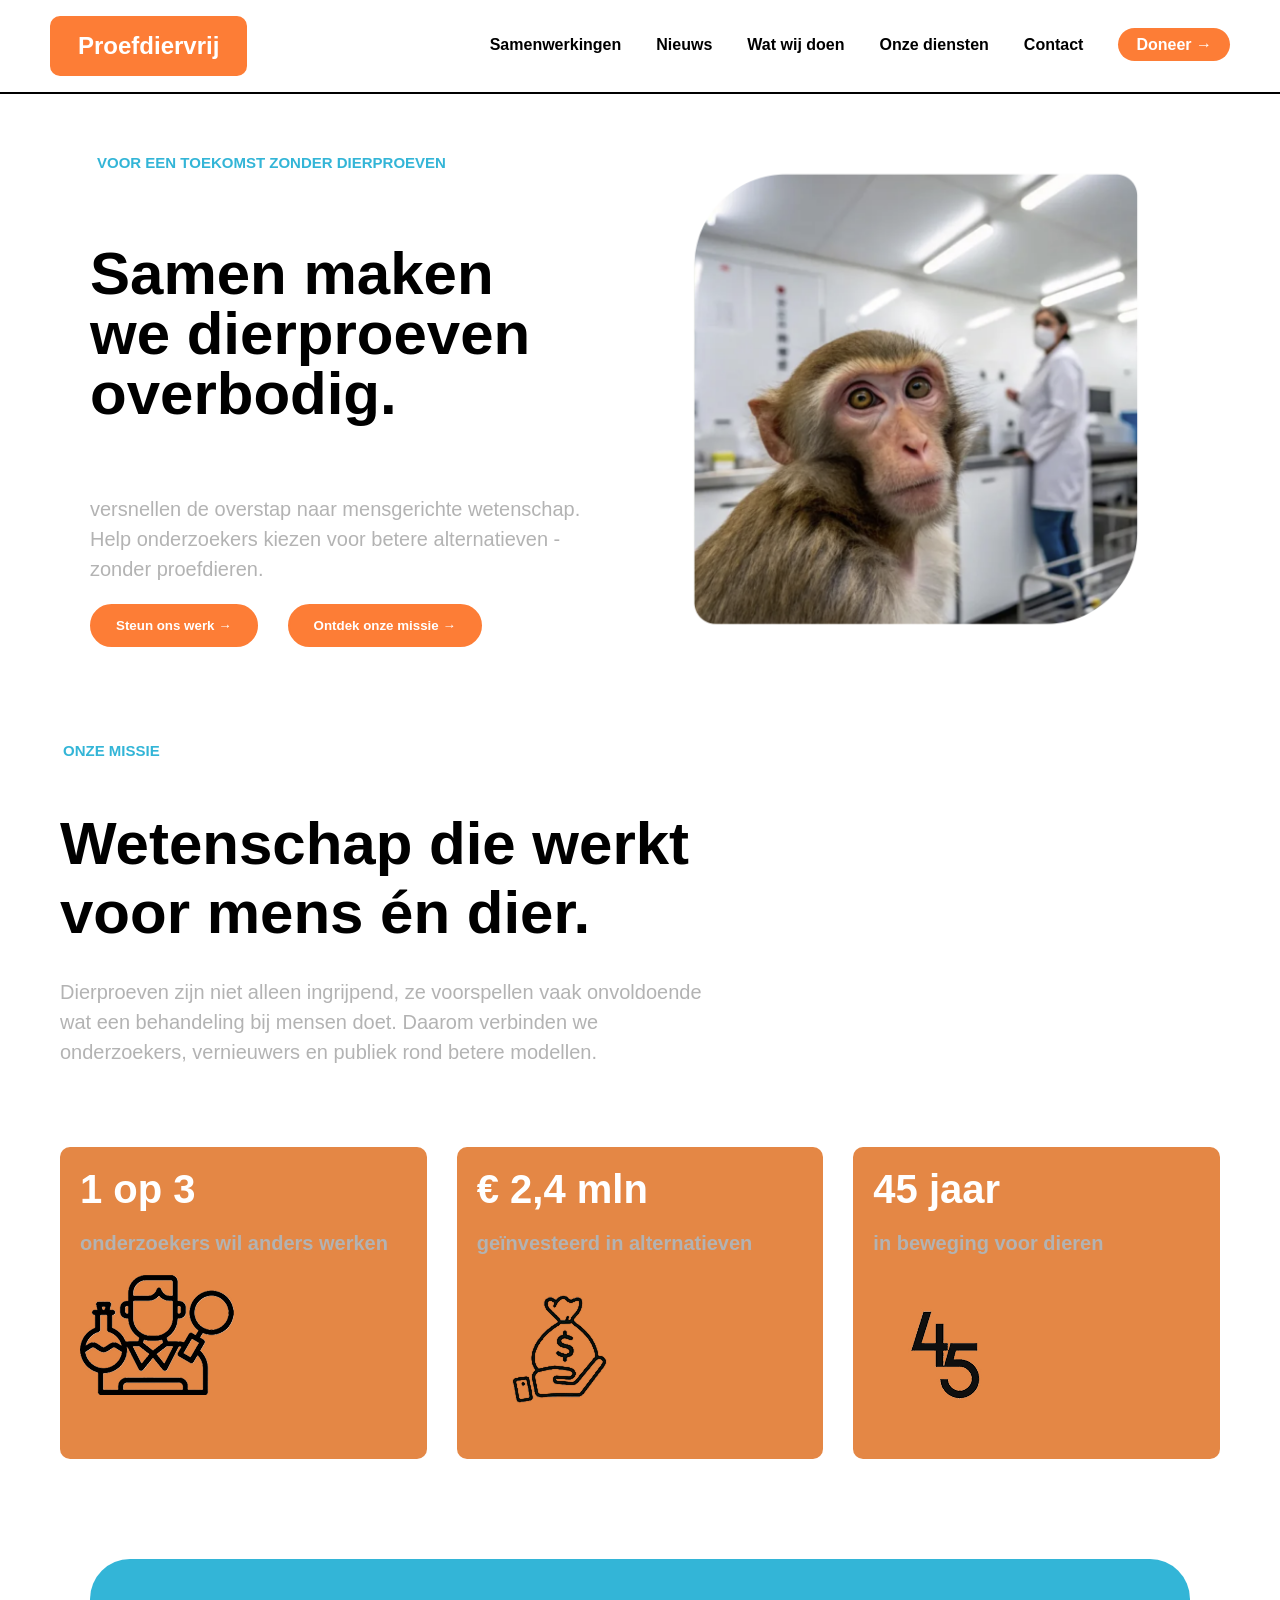
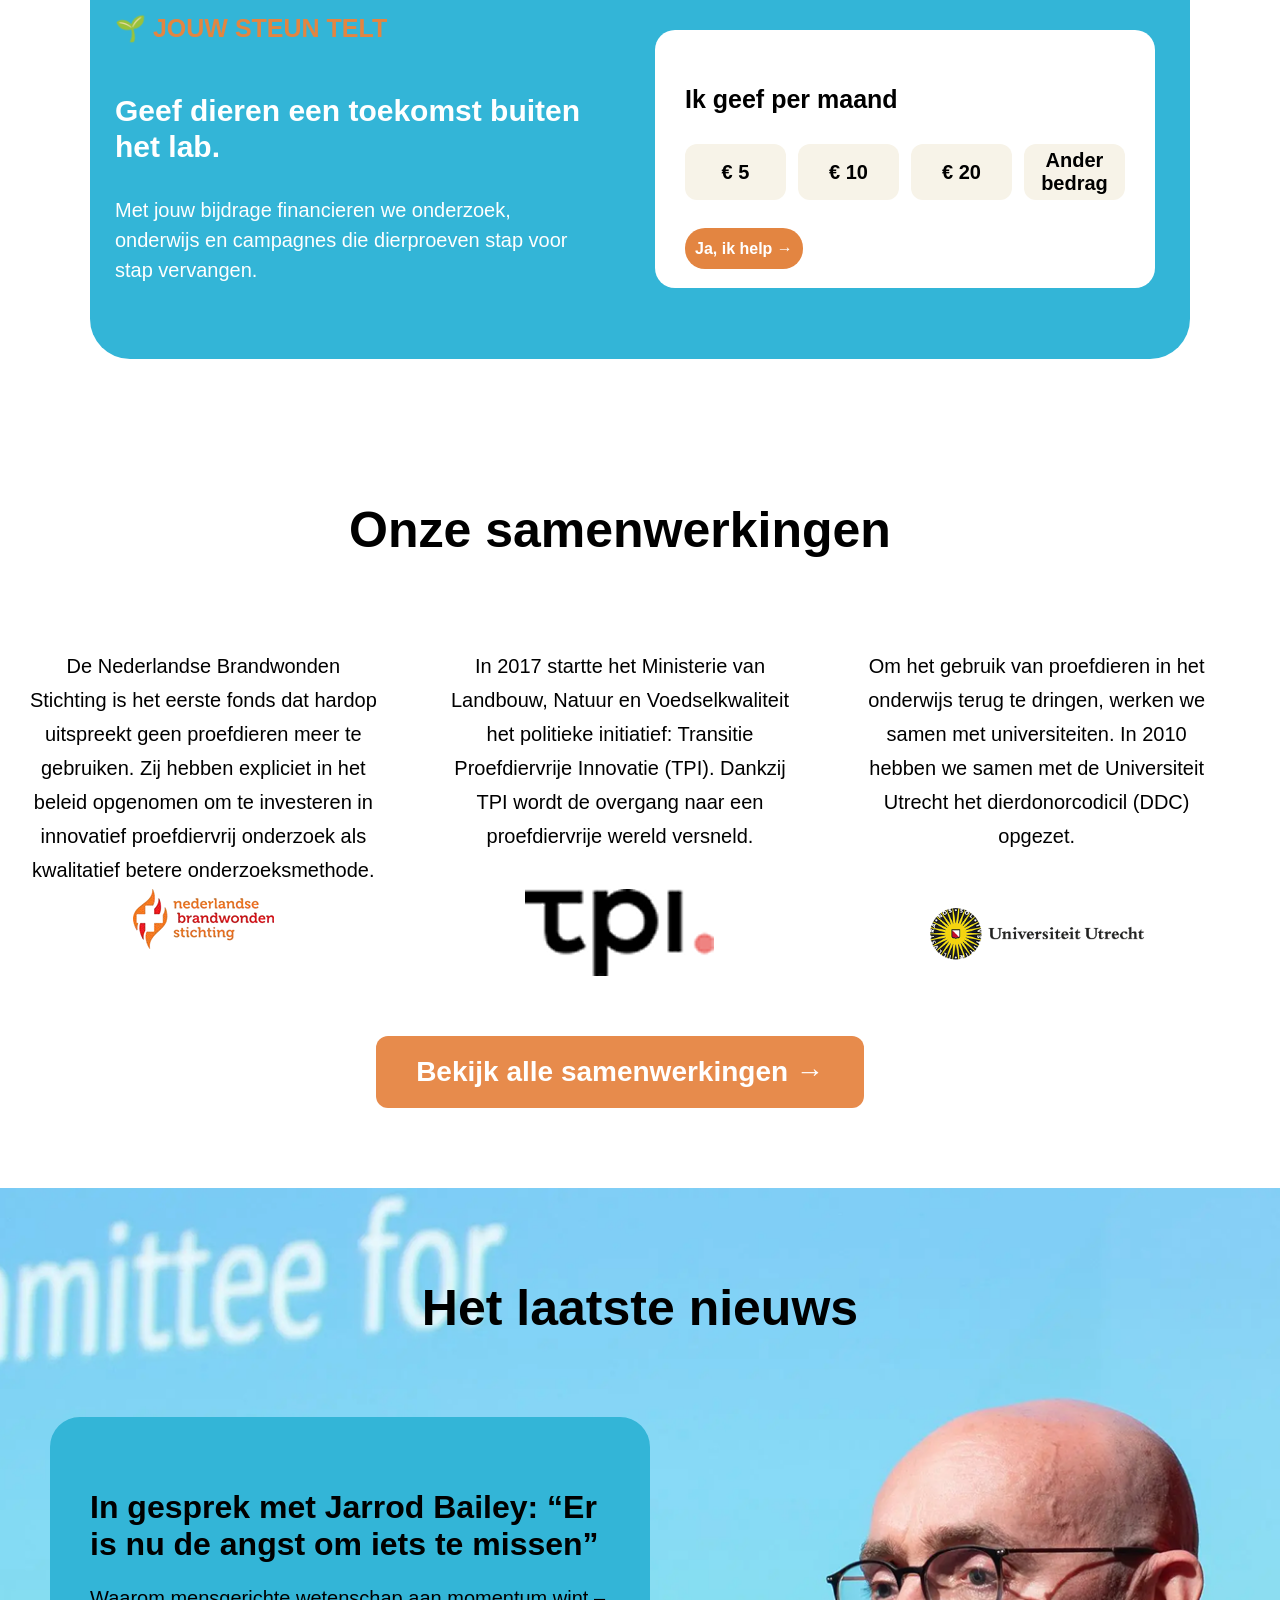
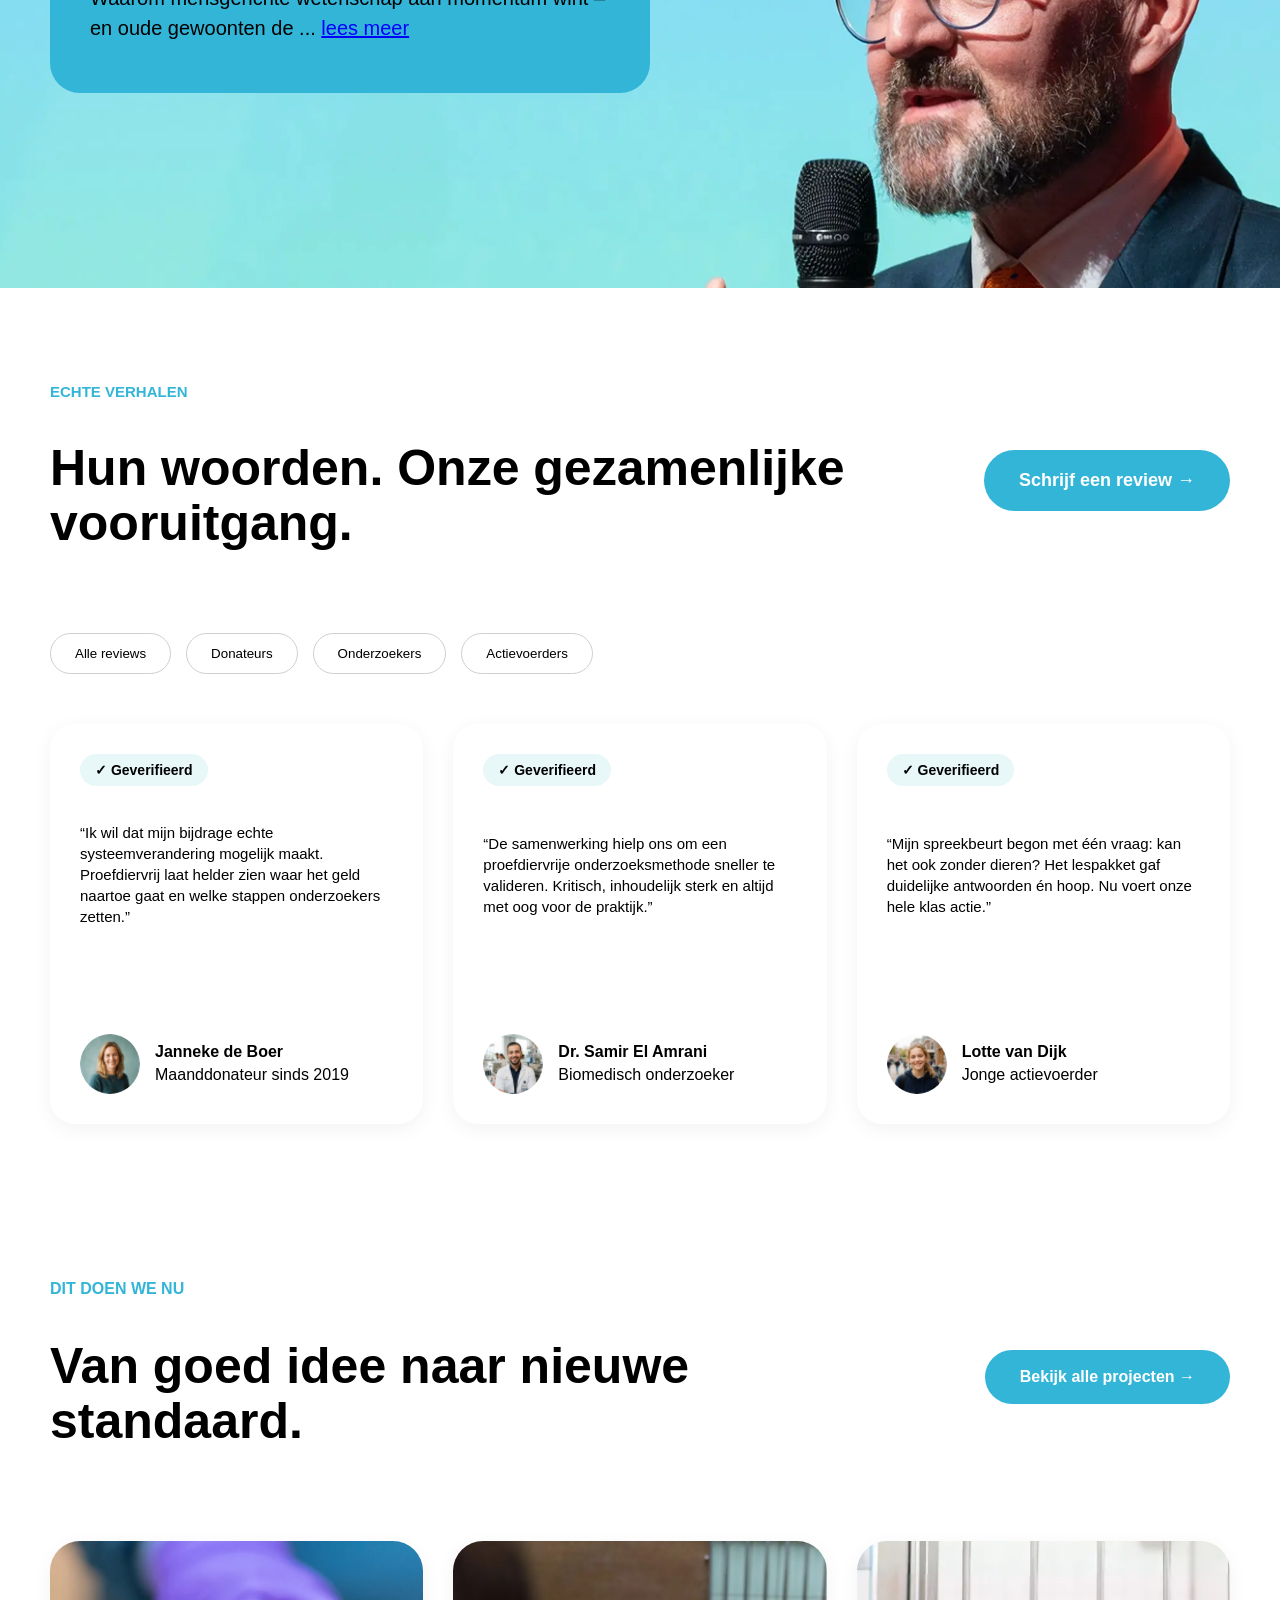
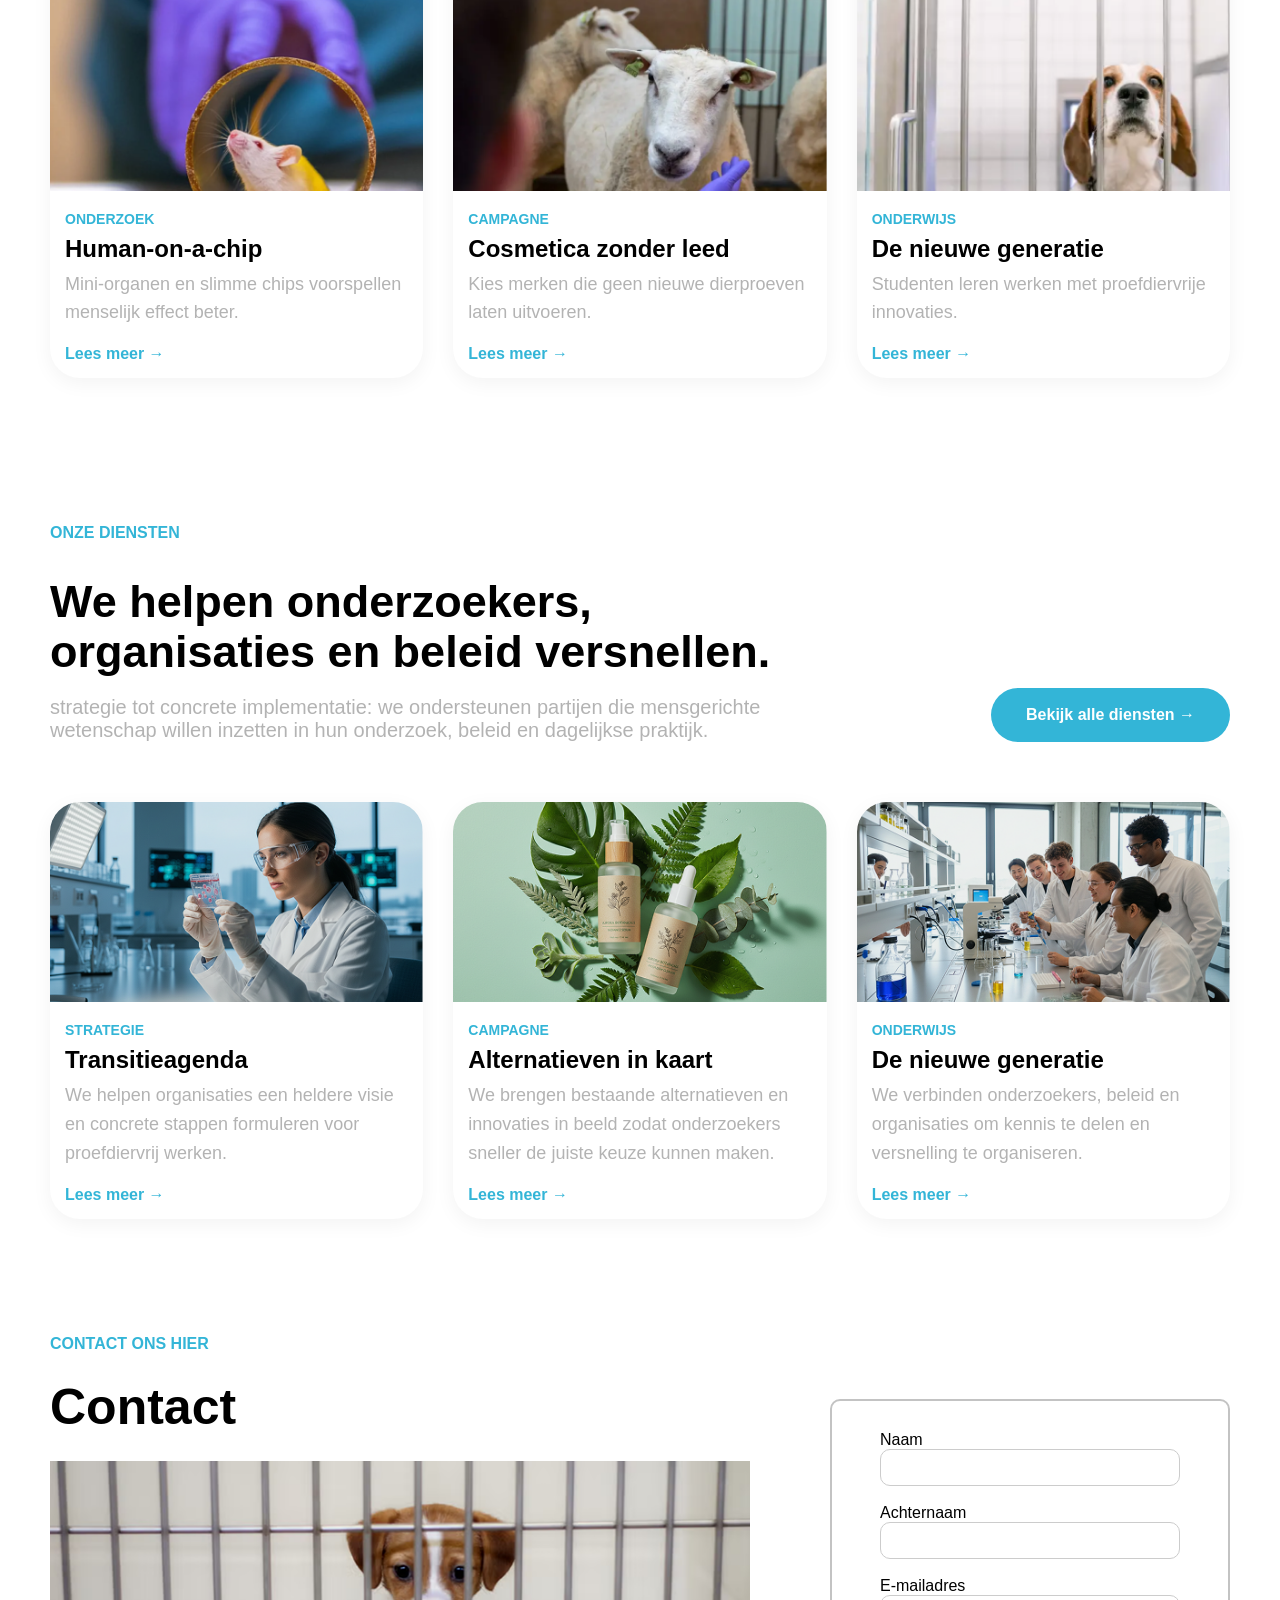
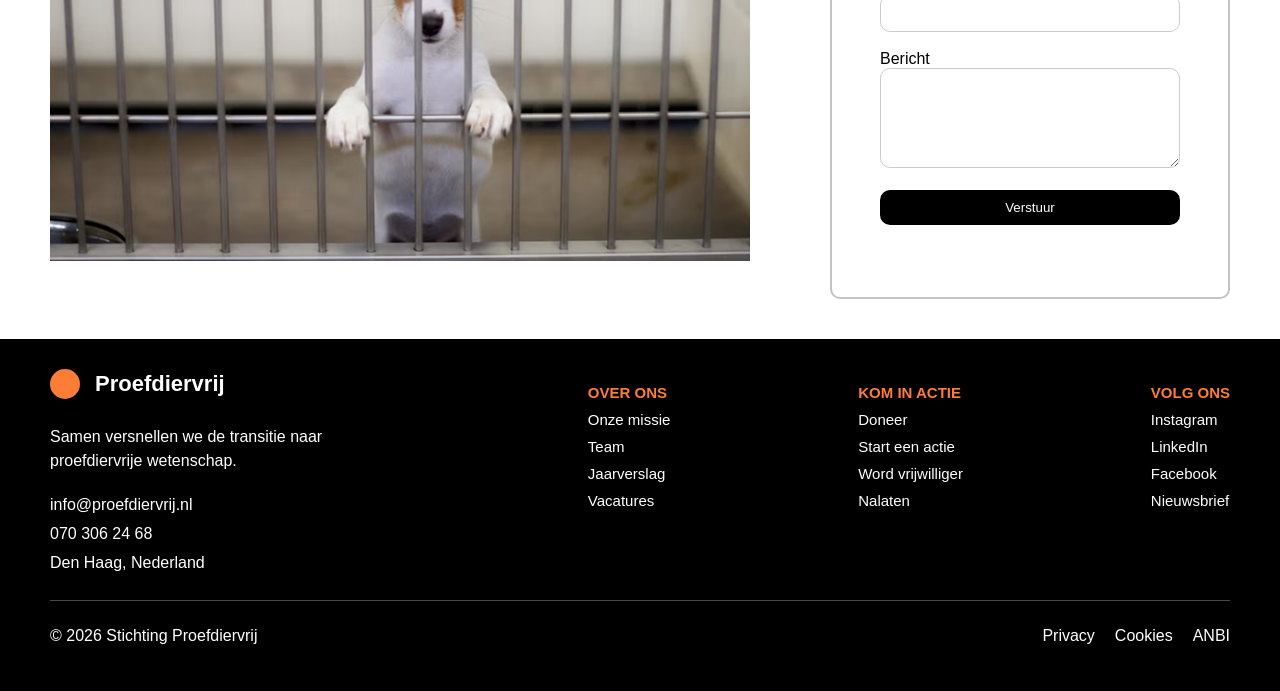
==== commit 3f8122ea: "verbeteringen" ====
--- a/goeddoel/index.html
+++ b/goeddoel/index.html
@@ -369,21 +369,23 @@
 
     <div class="contact-form">
 
-        <p>Naam</p>
-        <div class="invoegen"></div>
-
-        <p>Achternaam</p>
-        <div class="invoegen"></div>
-
-        <p>Email</p>
-        <div class="invoegen"></div>
-
-        <p>Bericht</p>
-        <div class="textarea"></div>
-
-        <div class="verstuur">
-            Verstuur
-        </div>
+        <form action="#" method="post">
+
+    <label for="naam">Naam</label><br>
+    <input type="text" id="naam" name="naam"><br><br>
+
+    <label for="achternaam">Achternaam</label><br>
+    <input type="text" id="achternaam" name="achternaam"><br><br>
+
+    <label for="e-mail">E-mailadres</label><br>
+    <input type="e-mail" id="e-mail" name="e-mail"><br><br>
+
+    <label for="bericht">Bericht</label><br>
+    <textarea id="bericht" name="bericht"></textarea><br><br>
+
+    <input type="submit" value="Verstuur">
+
+</form>
 
     </div>
 
--- a/goeddoel/styles.css
+++ b/goeddoel/styles.css
@@ -694,6 +694,8 @@
 }
 
 .contact-form {
+    display: flex;
+    justify-content: center;
     width: 400px;
     height: 500px;
     background: white;
@@ -703,10 +705,24 @@
     border-radius: 10px;
 }
 
-.contact-form label {
-    display: block;
-    margin-bottom: 8px;
-    margin-top: 20px;
+input, textarea {
+    width: 300px;
+    padding: 10px;
+    border: 1px solid #ccc;
+    border-radius: 10px;
+}
+
+textarea {
+    height: 100px;
+}
+
+input[type="submit"] {
+    background-color: black;
+    color: white;
+    border: none;
+    border-radius: 10px;
+    padding: 10px 20px;
+    cursor: pointer;
 }
 
 .invoegen {
@@ -718,10 +734,6 @@
     margin-bottom: 20px;
 }
 
-.contact-form p {
-    margin: 8px;
-}
-
 .textarea {
     width: 100%;
     height: 70px;
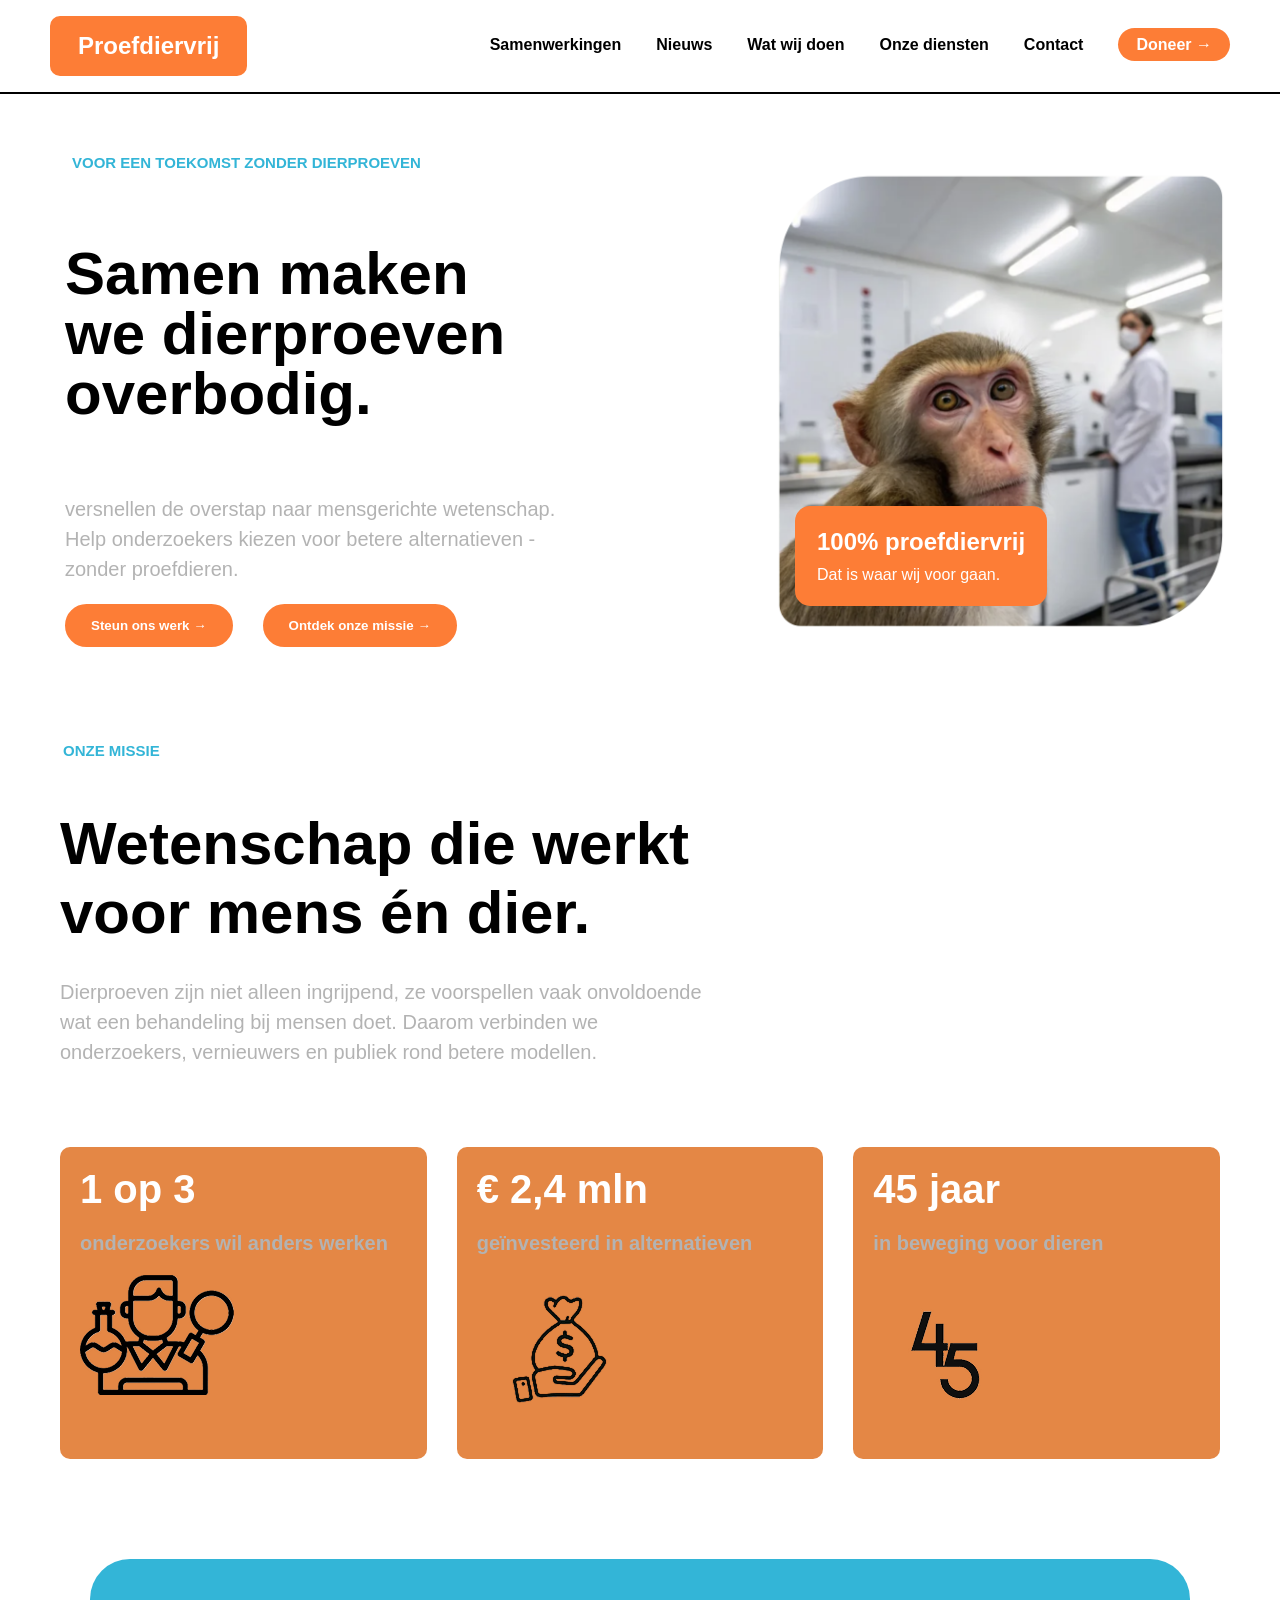
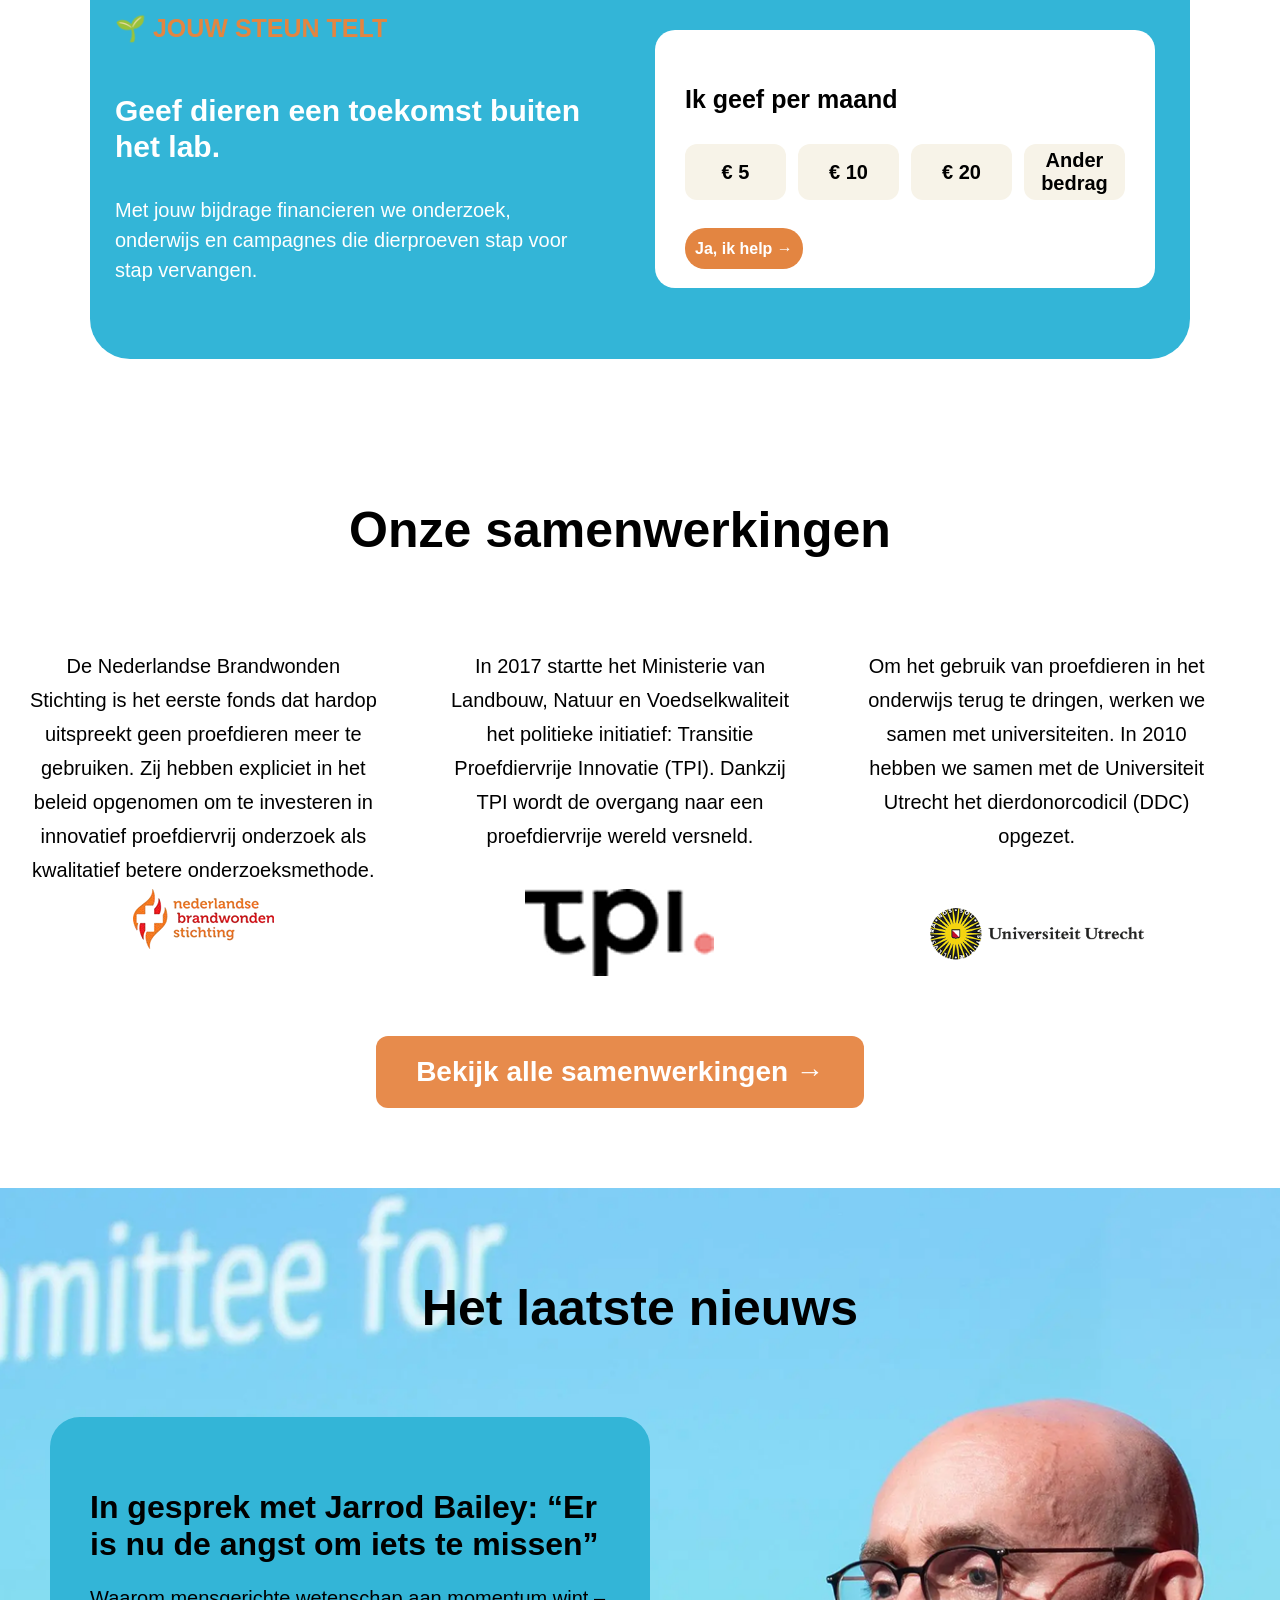
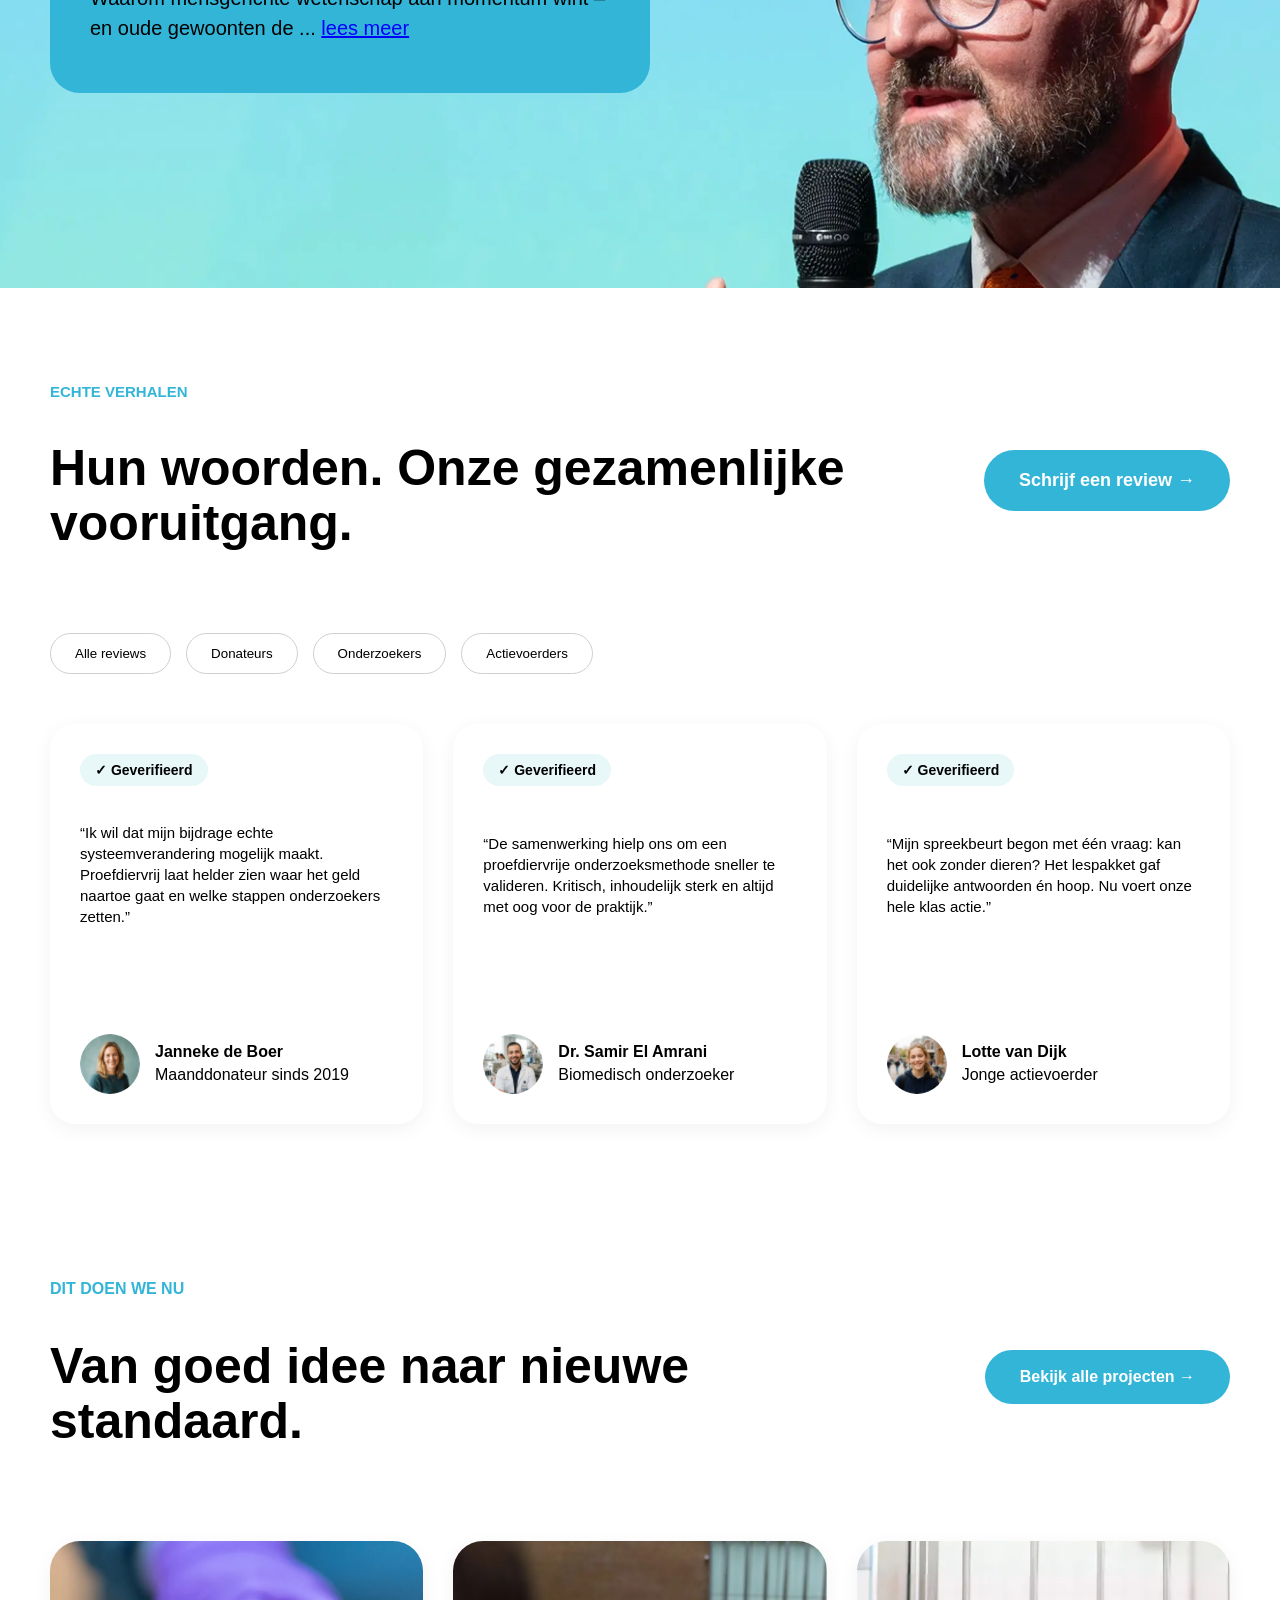
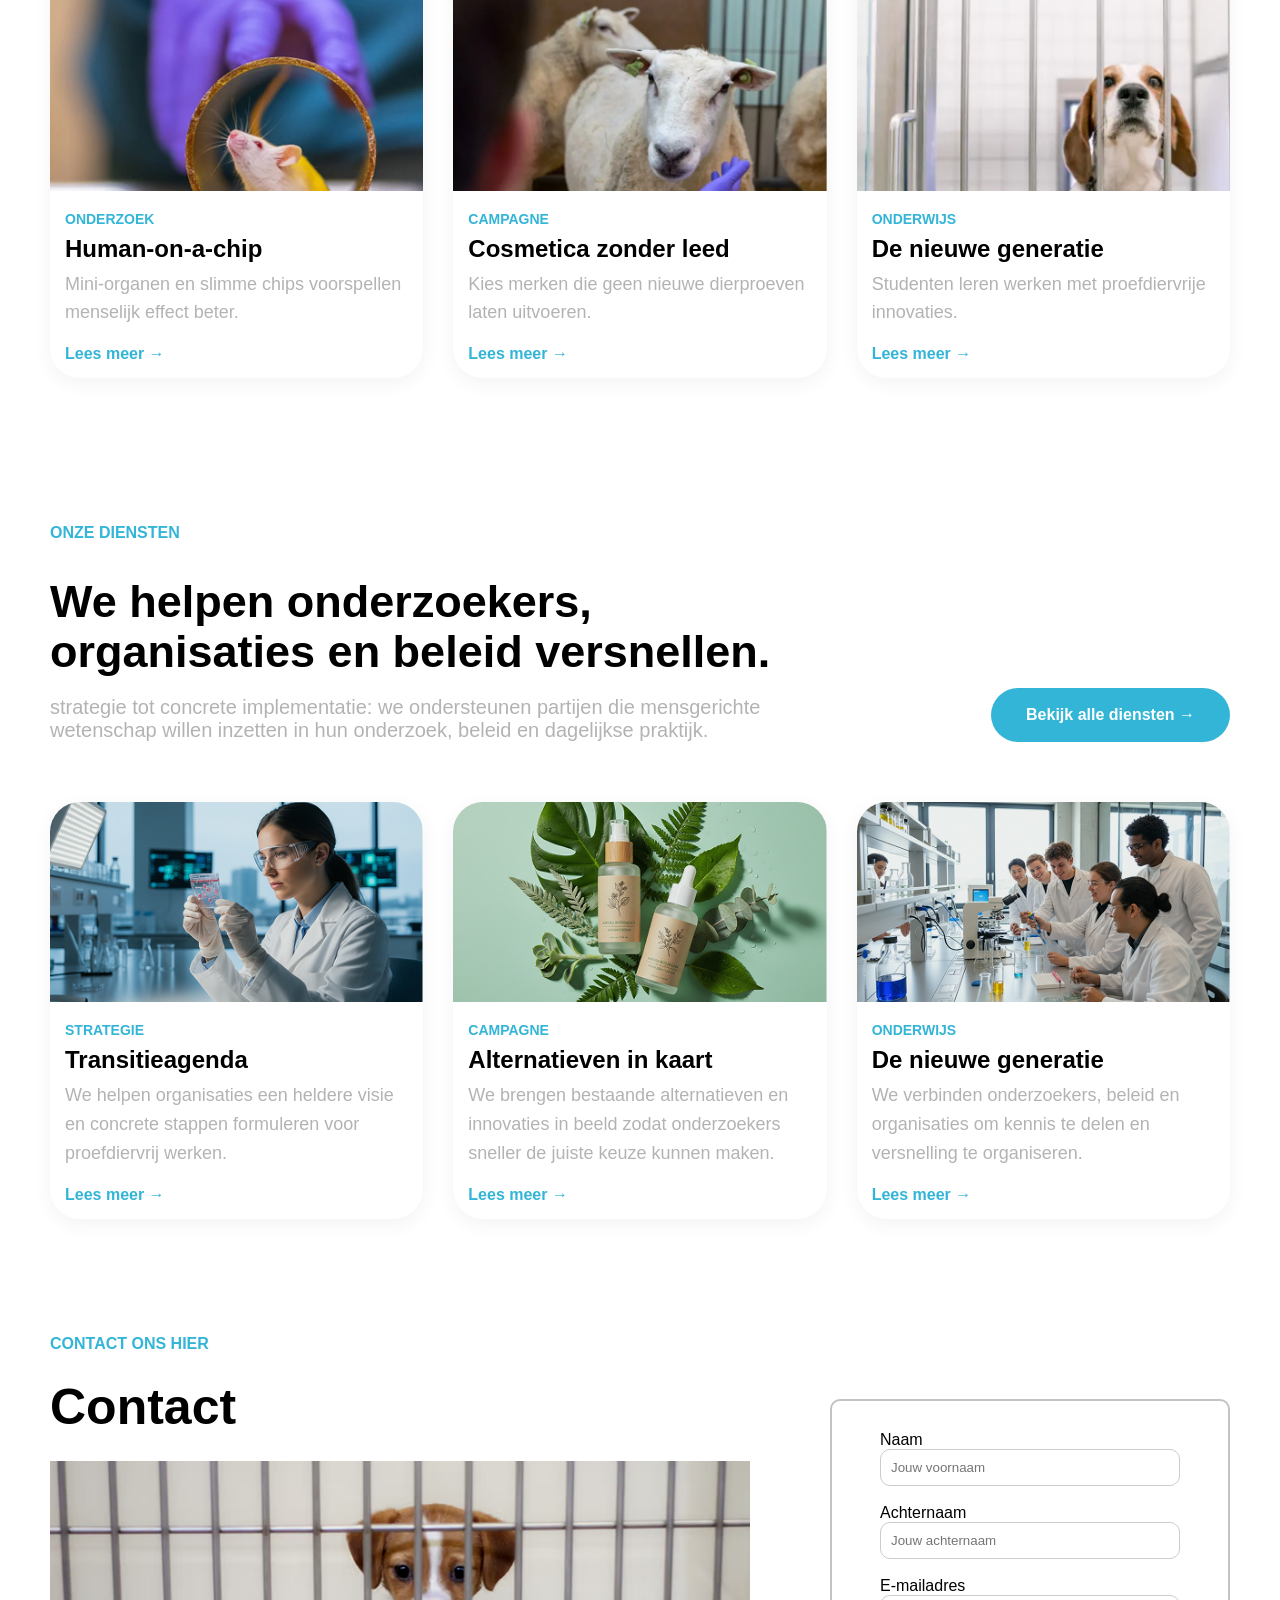
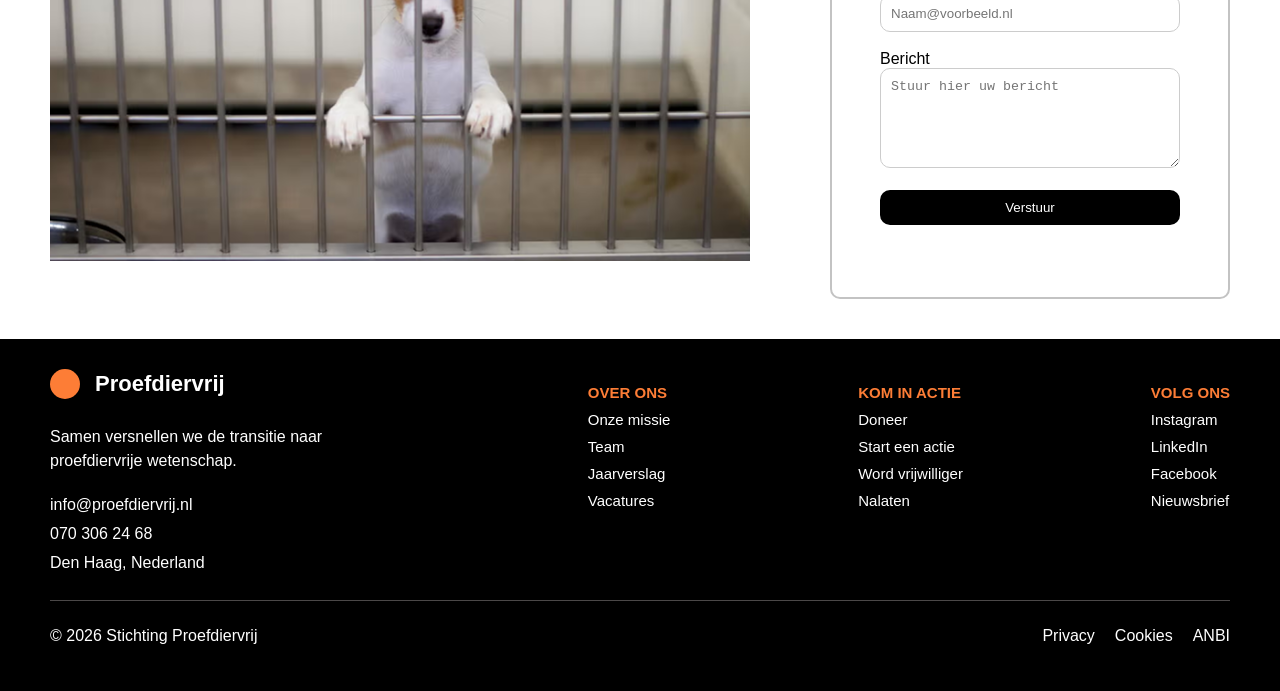
==== commit 4349c609: "contact form placeholder erbij en werkend laten maken" ====
--- a/goeddoel/index.html
+++ b/goeddoel/index.html
@@ -28,9 +28,14 @@
 <hr class="zwarte-lijn">
 
 <section class="hero">
-    <div> 
-        <img class="aapfoto" src="img/aap.png" alt="aapfoto">
-    </div>
+        <div class="aap-container"> 
+            <img class="aapfoto" src="img/aap.png" alt="aapfoto">
+            
+            <div class="aap-tekst">
+                <h2>100% proefdiervrij</h2>
+                <span>Dat is waar wij voor gaan.</span>
+            </div>
+        </div>
         <div class="herotext">
        
         <p class="hero-label">VOOR EEN TOEKOMST ZONDER DIERPROEVEN</p> 
@@ -369,19 +374,19 @@
 
     <div class="contact-form">
 
-        <form action="#" method="post">
+        <form action="mailto:613509@edu.rocmn.nl" method="post" enctype="text/plain">
 
     <label for="naam">Naam</label><br>
-    <input type="text" id="naam" name="naam"><br><br>
+    <input type="text" id="naam" placeholder="Jouw voornaam" required><br><br>
 
     <label for="achternaam">Achternaam</label><br>
-    <input type="text" id="achternaam" name="achternaam"><br><br>
+    <input type="text" id="achternaam" placeholder="Jouw achternaam" required><br><br>
 
     <label for="e-mail">E-mailadres</label><br>
-    <input type="e-mail" id="e-mail" name="e-mail"><br><br>
+    <input type="email" id="e-mail" placeholder="Naam@voorbeeld.nl" required><br><br>
 
     <label for="bericht">Bericht</label><br>
-    <textarea id="bericht" name="bericht"></textarea><br><br>
+    <textarea id="bericht" placeholder="Stuur hier uw bericht" required></textarea><br><br>
 
     <input type="submit" value="Verstuur">
 
--- a/goeddoel/styles.css
+++ b/goeddoel/styles.css
@@ -67,7 +67,7 @@
 
 .hero {
     display: flex;
-    justify-content: center;
+    justify-content: space-around;
     align-items: center;
     padding: 80px, 60px;
     width: 100%;
@@ -95,7 +95,7 @@
     font-size: 20px;
     line-height: 1.5;
     color: black;
-    margin-left: -50px;
+    margin-left: 10px;
 }
 
 .hero-p {
@@ -113,12 +113,38 @@
 }
 
 .aapfoto {
-  height: auto;
-  width: 450px;
-  margin-left: 100px;
-  margin-top: 50px;
-}
- 
+    display: block;
+    height: auto;
+    width: 450px;
+    margin-left: 100px;
+    margin-top: 50px;
+}
+
+.aap-container {
+    position: relative;
+    display: inline-block;
+} 
+
+.aap-tekst {
+    border: 2px solid rgb(253, 125, 54);
+    border-radius: 15px;
+    background-color: rgb(253, 125, 54);
+    position: absolute;
+    bottom: 25px;       
+    left: 120px;
+    padding: 20px;
+}
+
+.aap-container h2 {
+    color: white;
+    margin: 0 0 10px 0;
+}
+
+.aap-container span {
+    color: white;
+    display: block;
+}
+
 .knoppies {
   display: flex;
   gap: 30px;
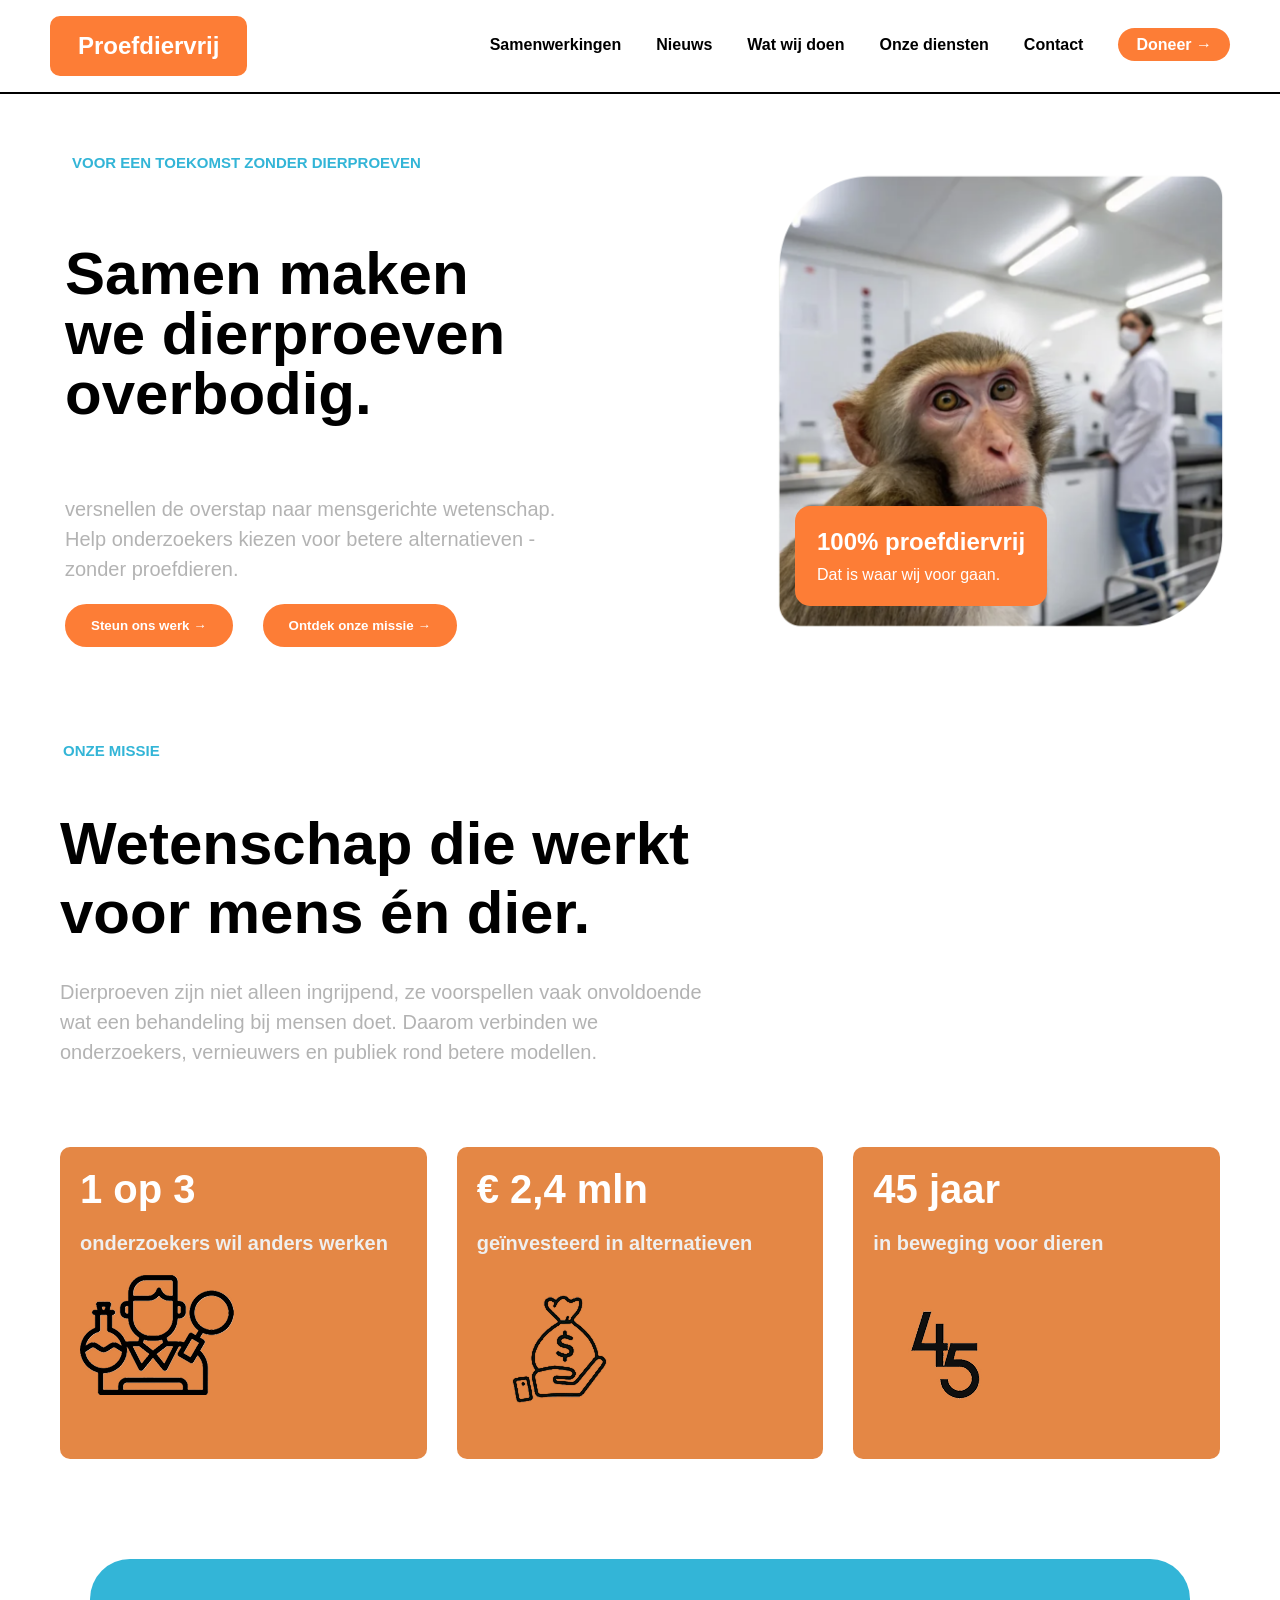
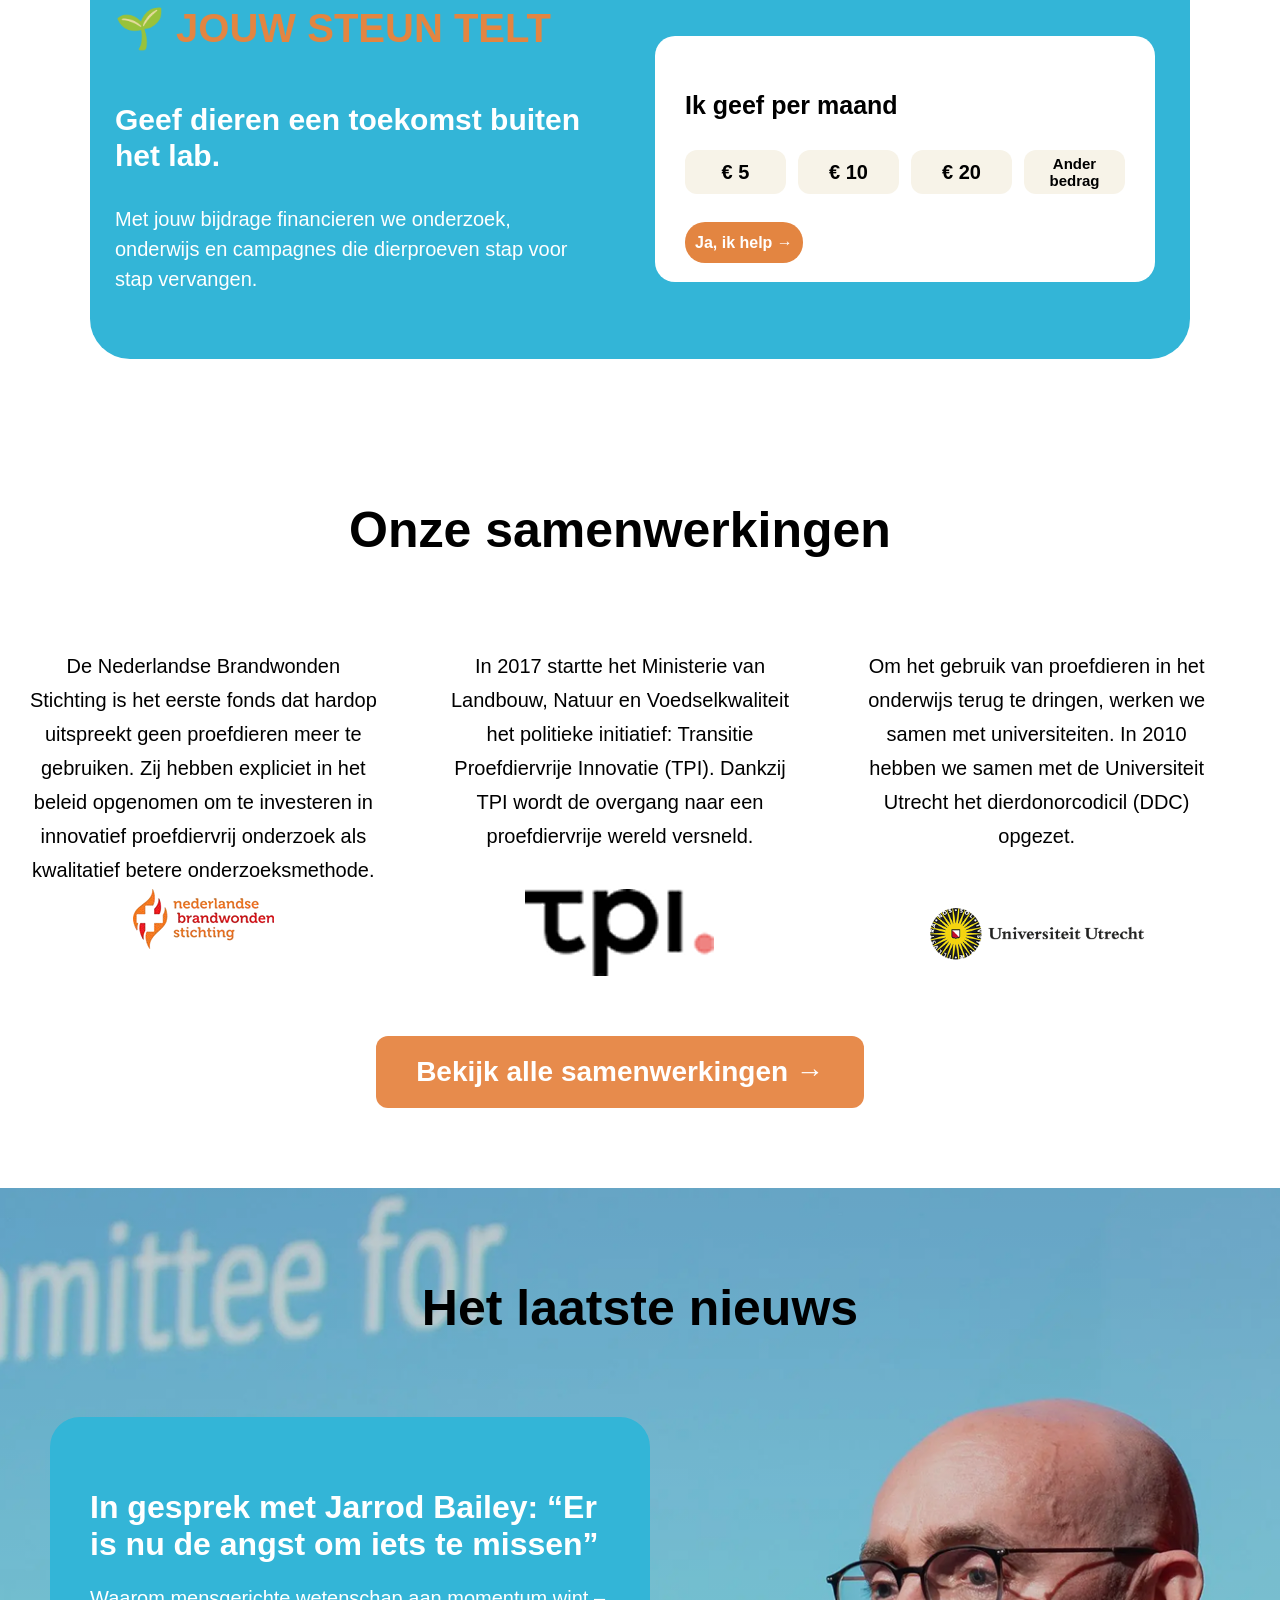
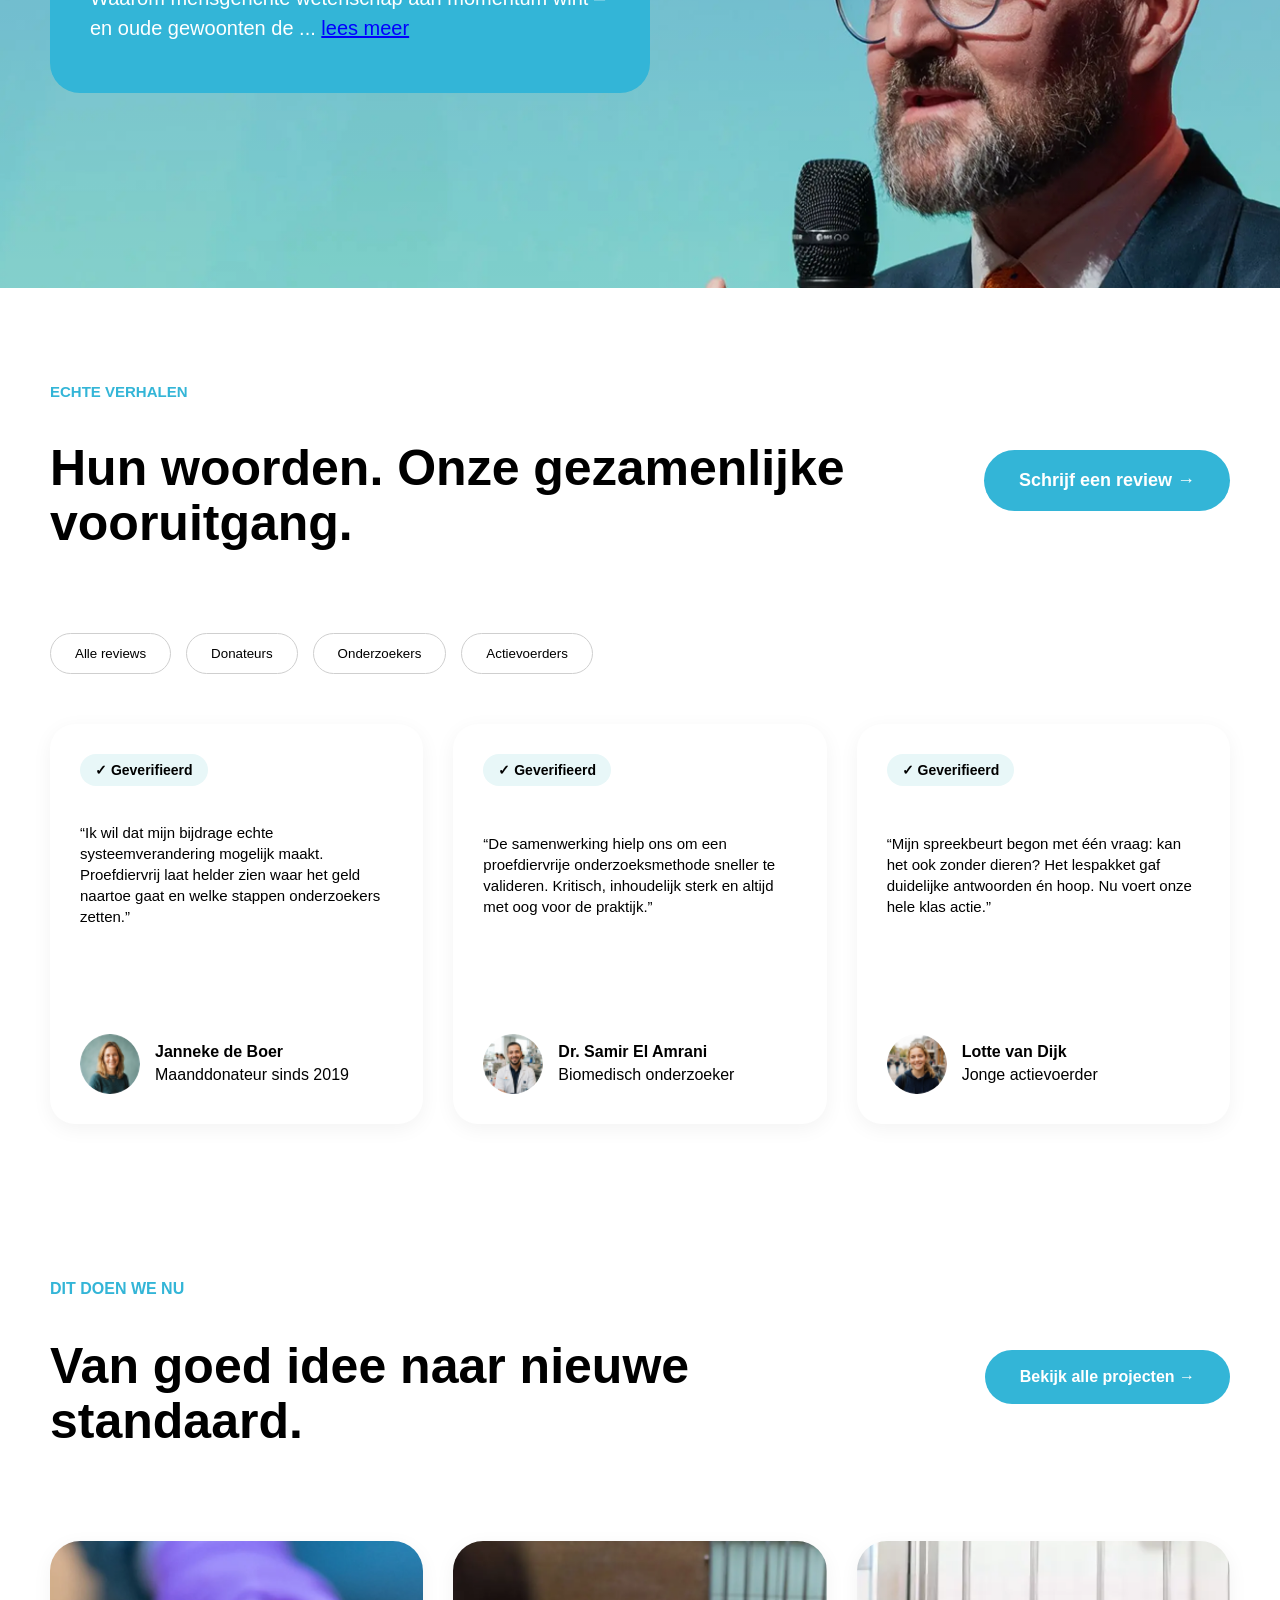
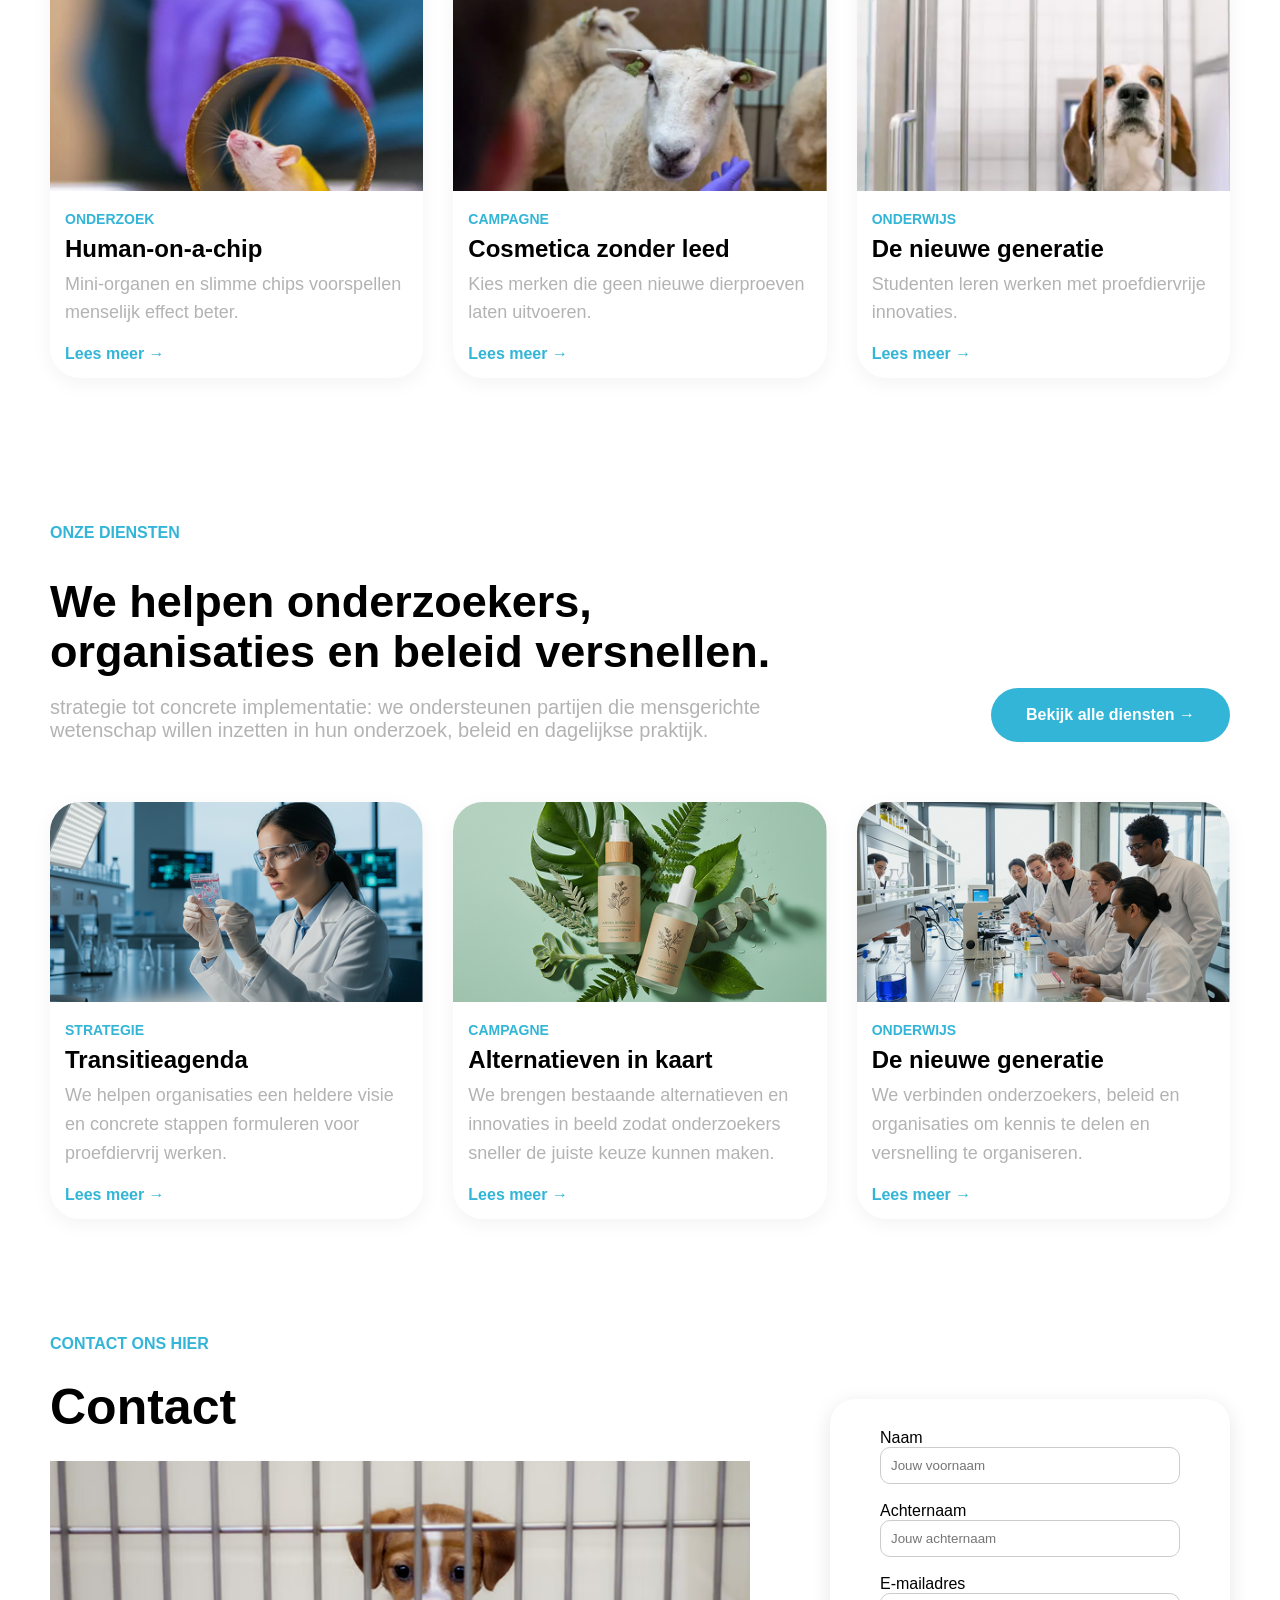
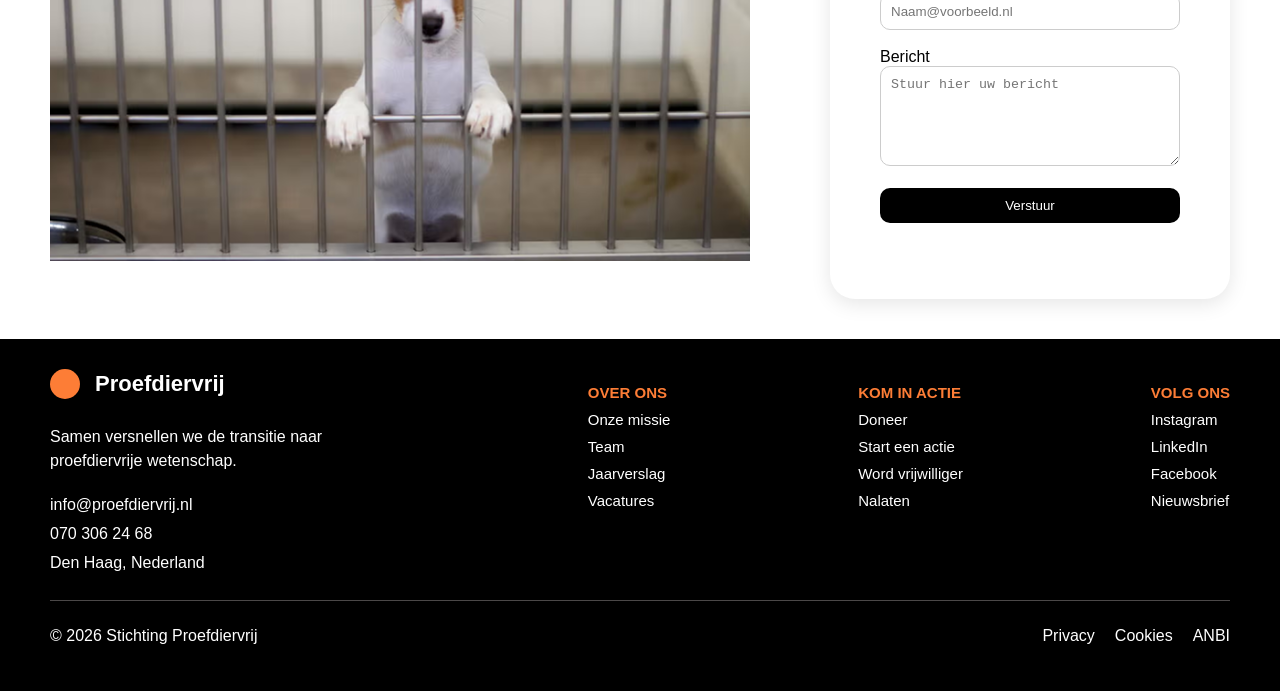
==== commit 7f882718: "background color wit afbeelding transparant" ====
--- a/goeddoel/index.html
+++ b/goeddoel/index.html
@@ -107,7 +107,7 @@
                 <button>€ 5</button>
                 <button>€ 10</button>
                 <button>€ 20</button>
-                <button>Ander bedrag</button>
+                <button class="ander-bedrag">Ander bedrag</button>
             </div>
 
             <a class="help-button">
--- a/goeddoel/styles.css
+++ b/goeddoel/styles.css
@@ -206,7 +206,7 @@
 .kaart p {
     font-size: 20px;
     font-weight: bold;
-    color: #B3B3B3;
+    color: #efefef;
 }
 
 .support-section {
@@ -238,7 +238,7 @@
     margin-bottom: 25px;
     color: #e38541;
     font-weight: 700;
-    font-size: 25px;
+    font-size: 40px;
     text-transform: uppercase;
 }
 
@@ -288,6 +288,10 @@
     cursor: pointer;
 }
 
+.amount-buttons .ander-bedrag {
+    font-size: 15px;
+}
+
 .help-button {
     background: #e38541;
     color: #fff;
@@ -352,7 +356,7 @@
 }
 
 .nieuws {
-    background-image: url("img/jarrod-head.png");
+    background-image: linear-gradient(rgba(0, 0, 0, 0.2), rgba(0, 0, 0, 0.1)), url("img/jarrod-head.png");
     background-size: cover;
     background-position: center;
     min-height: 700px;
@@ -382,11 +386,13 @@
 }
 
 .nieuws-kaart h3 {
+    color: #fff;
     font-size: 32px;
     margin-bottom: 30px;
 }
 
 .nieuws-kaart p {
+    color: #fff;
     font-size: 20px;
     line-height: 0.5;
 }
@@ -725,10 +731,12 @@
     width: 400px;
     height: 500px;
     background: white;
-    padding: 30px;
+    padding: 10px;
+    padding-top: 30px;
     margin-top: 80px;
-    border: 2px solid #c3c3c3;
-    border-radius: 10px;
+    border: none;
+    border-radius: 25px;
+    box-shadow: 0 5px 20px rgba(0,0,0,0.10);
 }
 
 input, textarea {
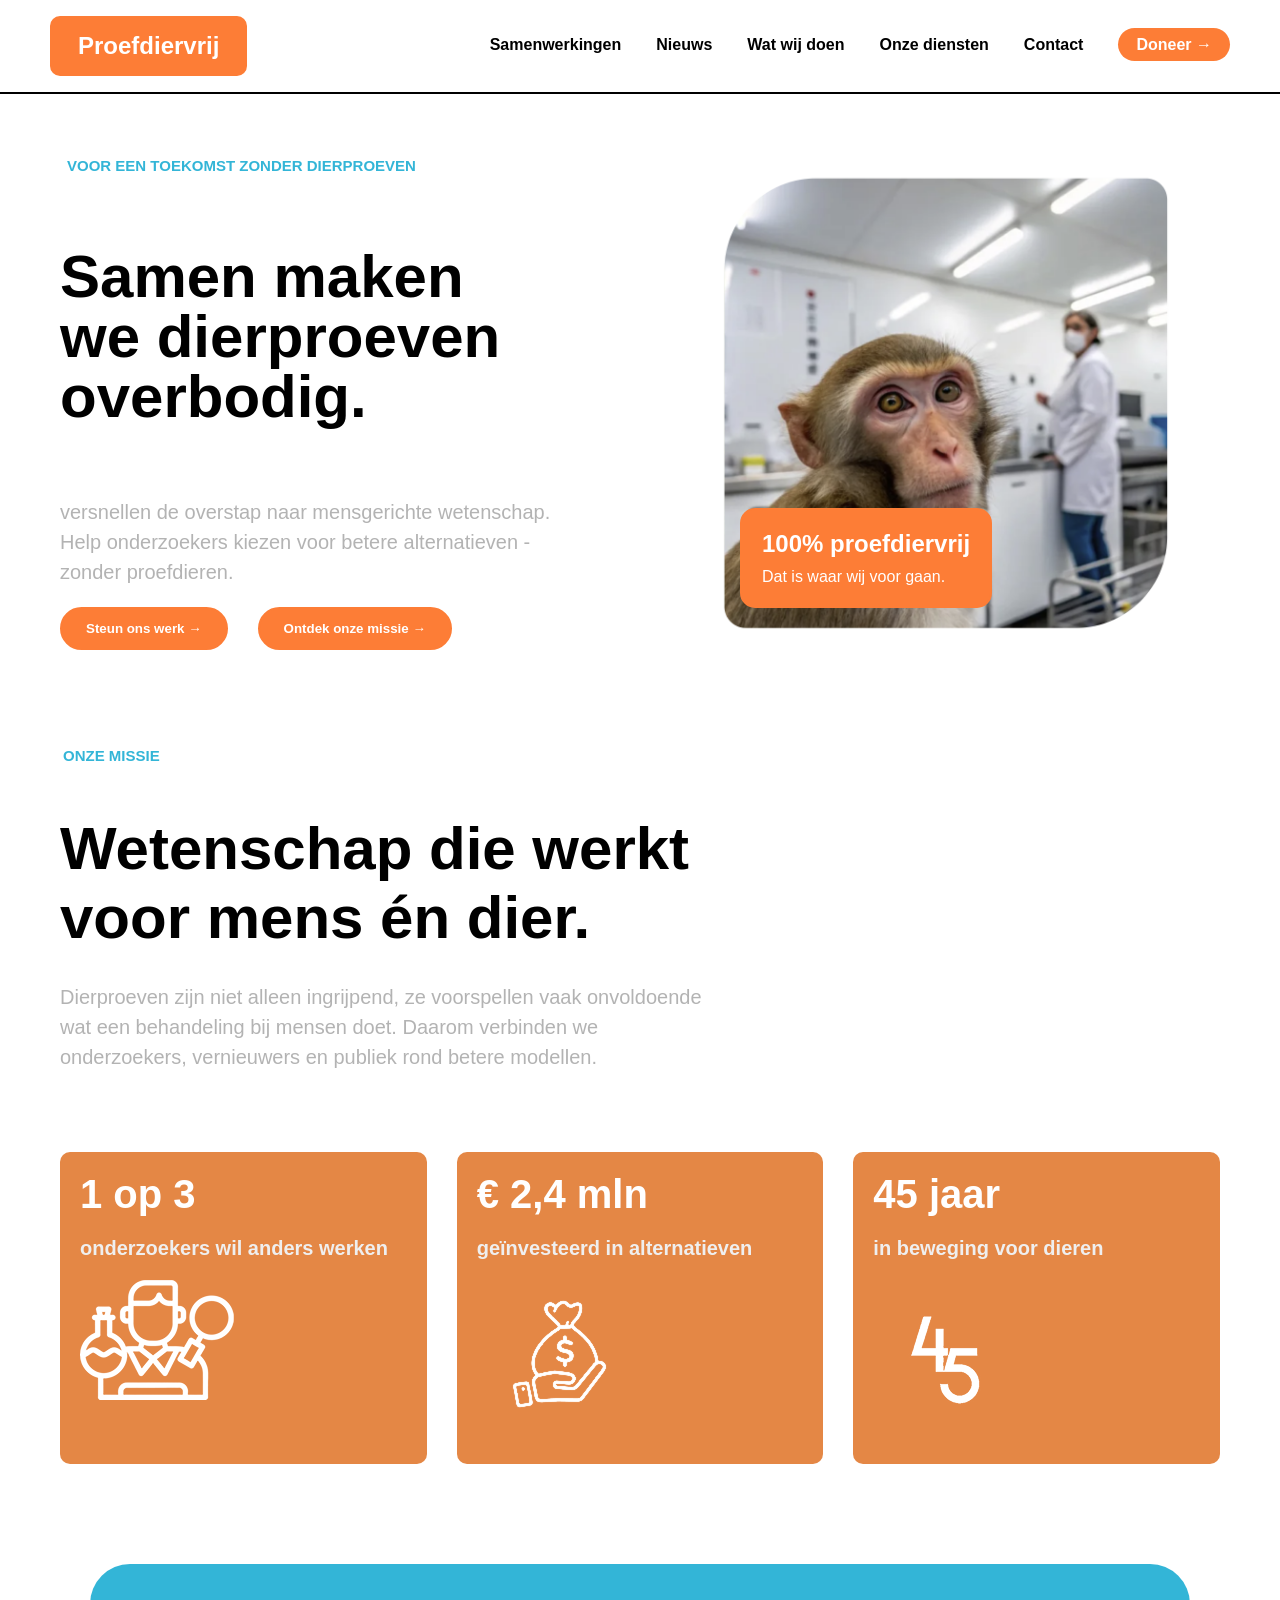
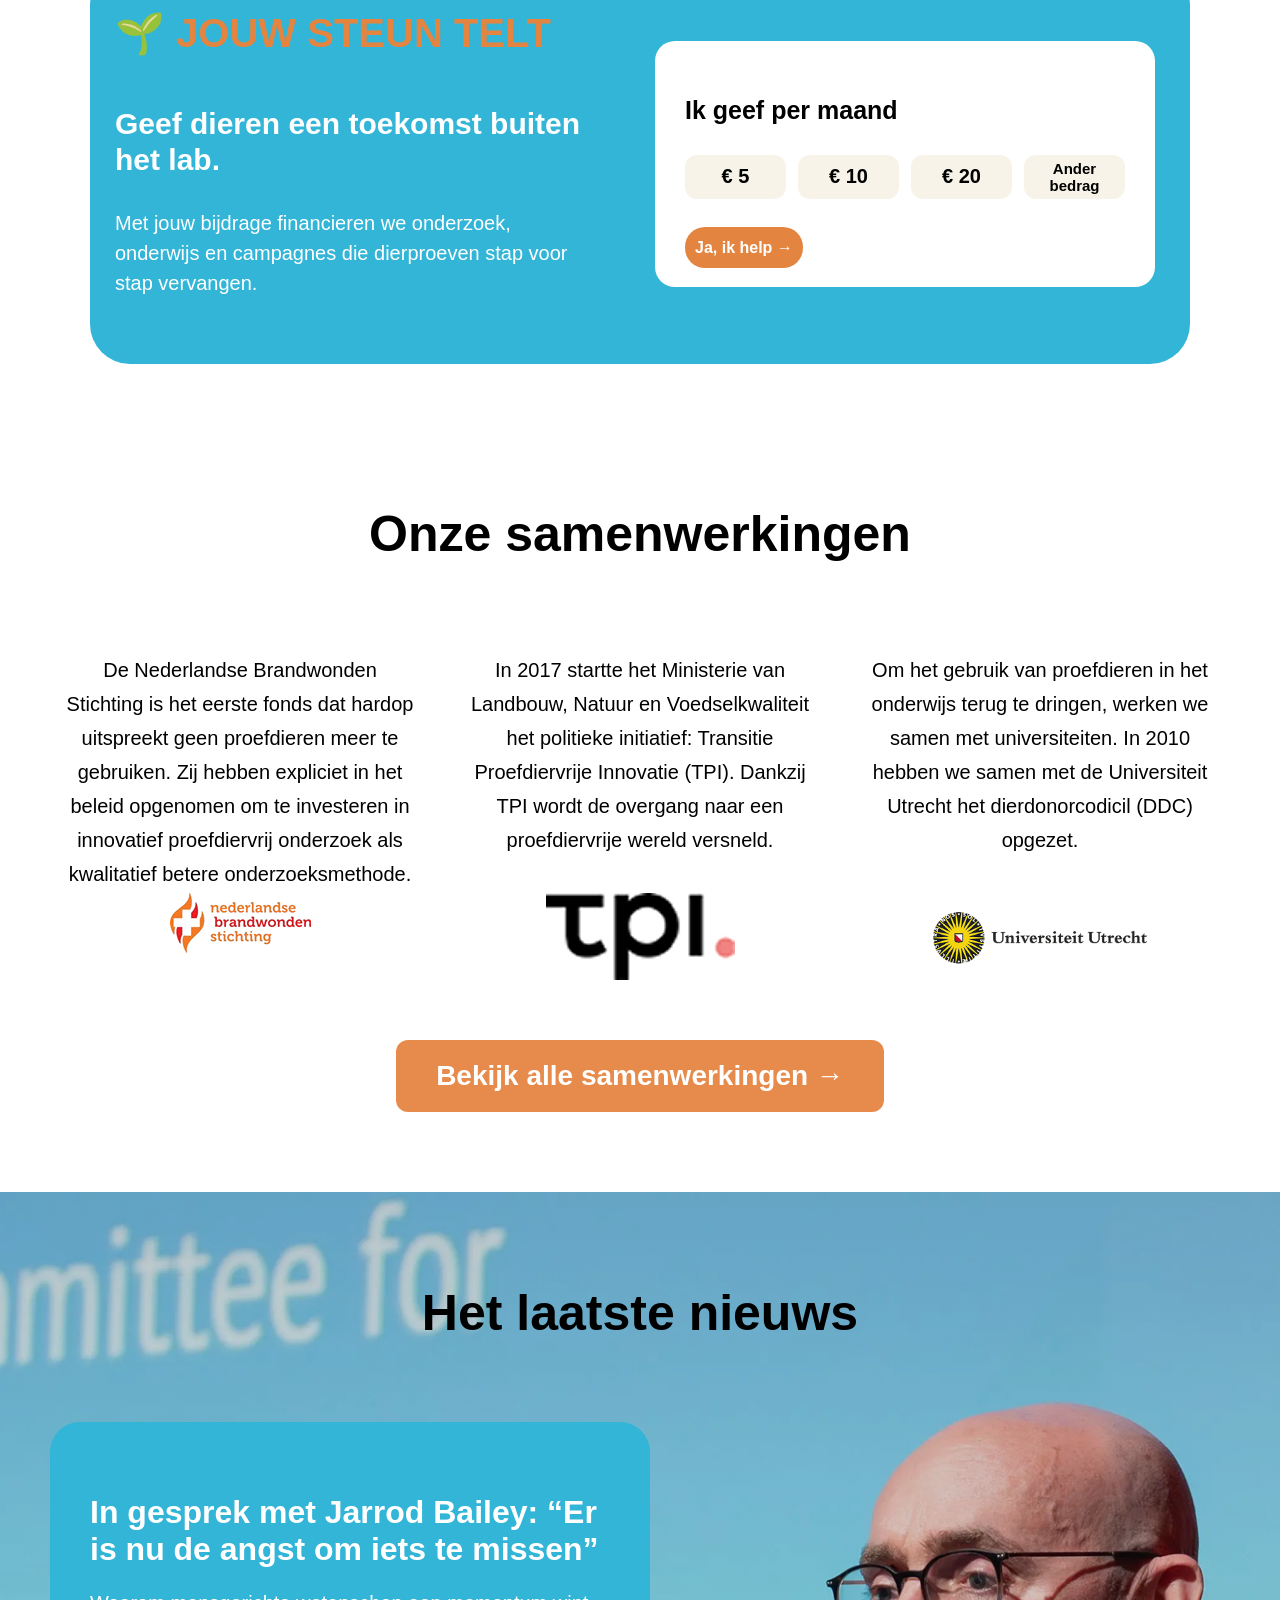
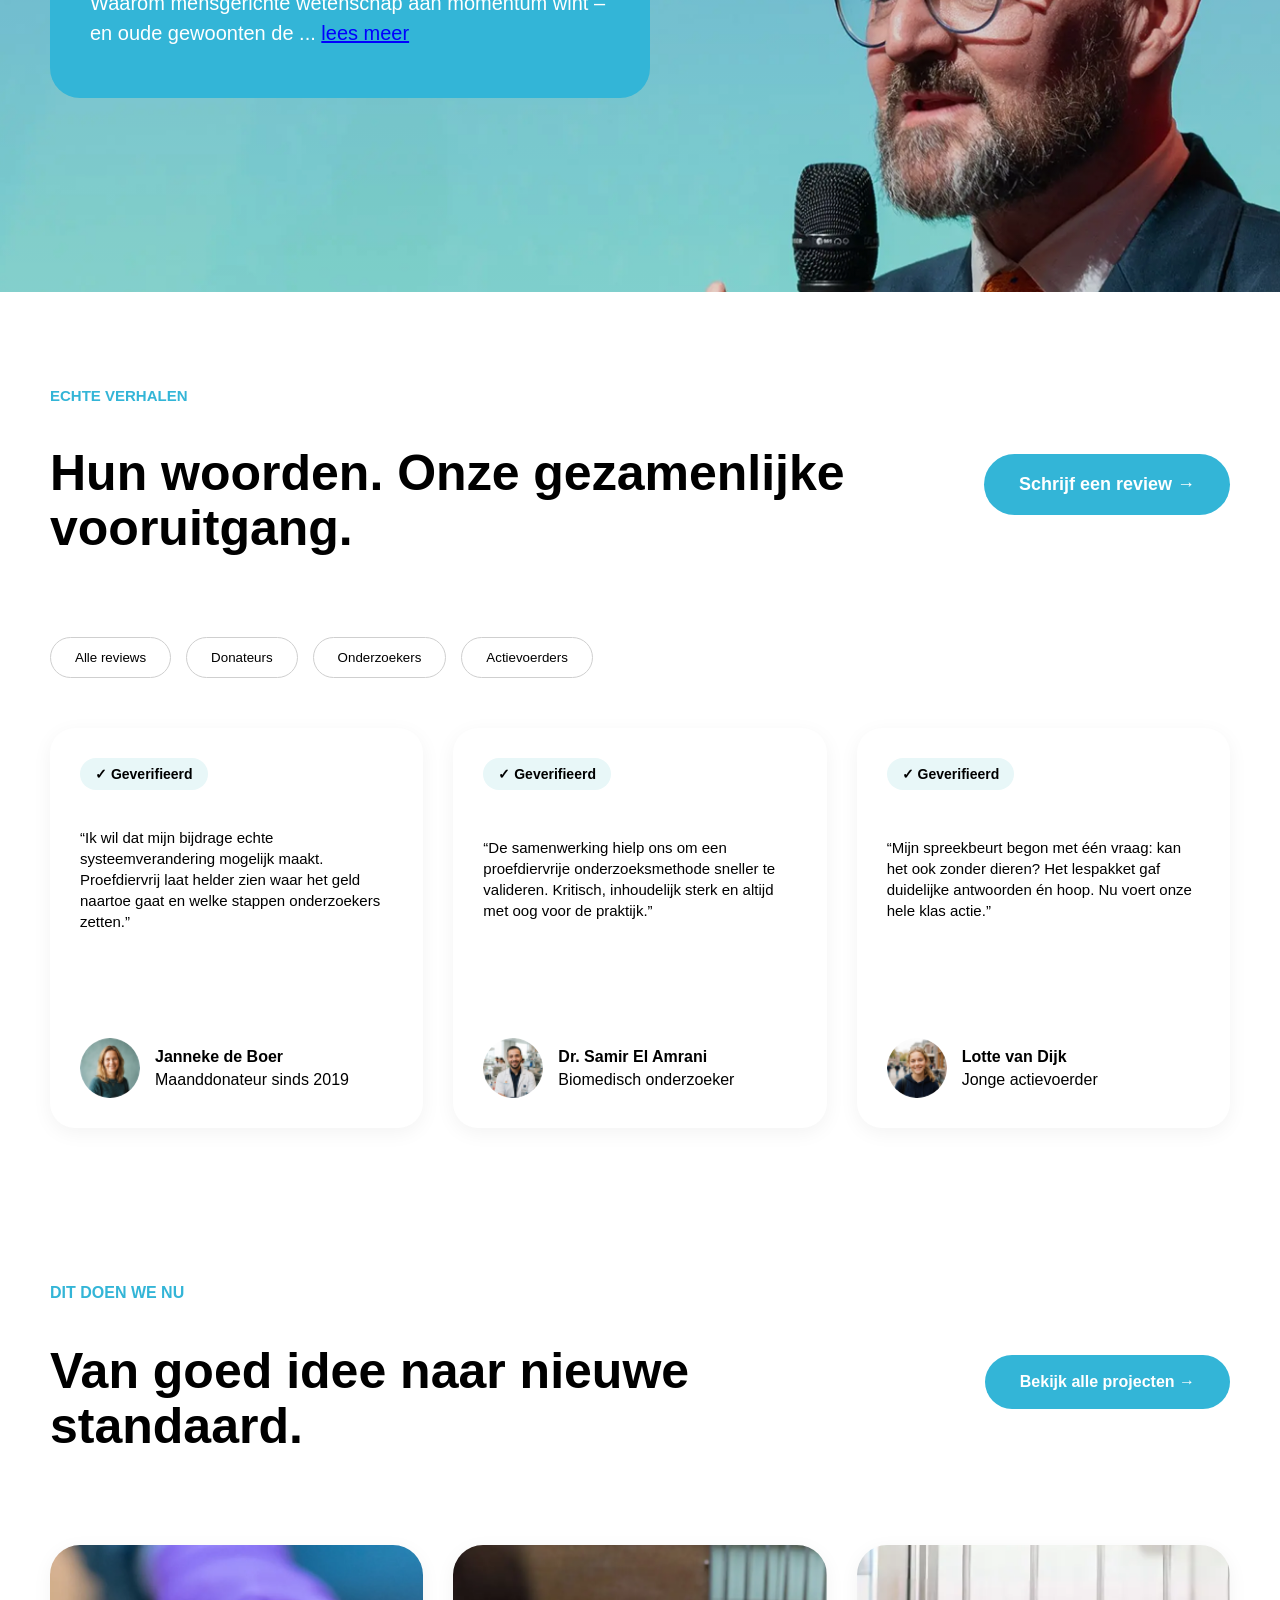
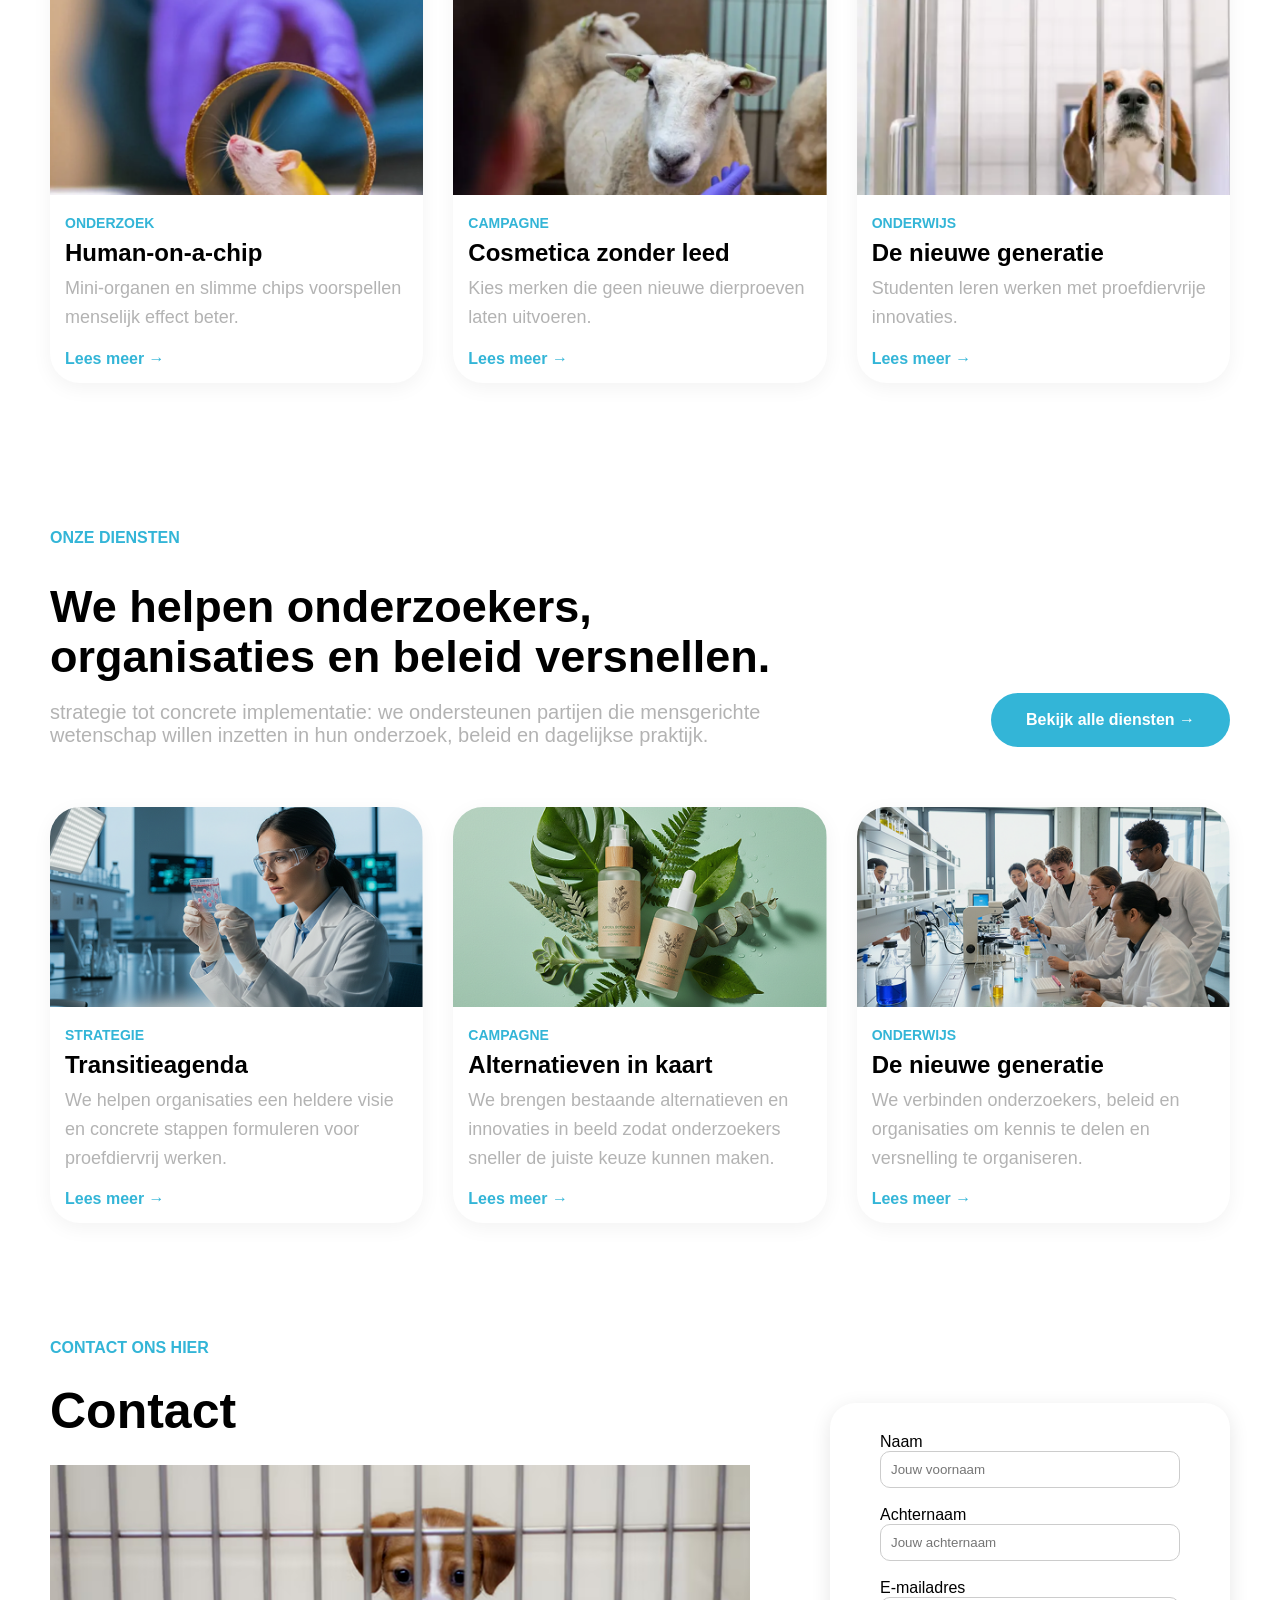
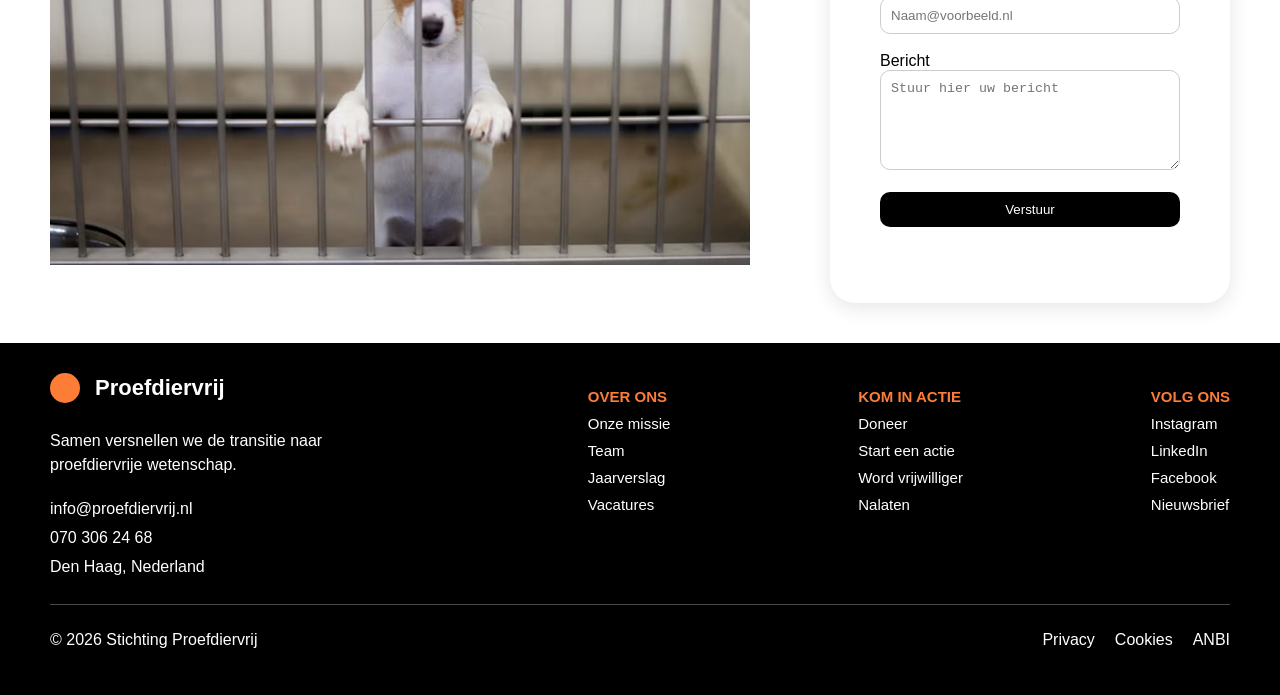
==== commit 86173011: "change: footer in body add: link gevoegd aan de image en h2 add: contact boxen gefixed" ====
--- a/goeddoel/index.html
+++ b/goeddoel/index.html
@@ -396,8 +396,6 @@
 
 </section>
 
-</body> 
-
 <footer class="footer">
 
     <div class="footer-top">
@@ -465,4 +463,5 @@
 
 </footer>
 
+</body> 
 </html>
--- a/goeddoel/styles.css
+++ b/goeddoel/styles.css
@@ -66,10 +66,10 @@
 }
 
 .hero {
-    display: flex;
-    justify-content: space-around;
-    align-items: center;
-    padding: 80px, 60px;
+    padding: 50px;
+    display: flex;
+    justify-content: space-between;
+    align-items: center;
     width: 100%;
     max-height: 550px;
     flex-direction: row-reverse;
@@ -118,6 +118,7 @@
     width: 450px;
     margin-left: 100px;
     margin-top: 50px;
+    margin-right: 60px;
 }
 
 .aap-container {
@@ -302,6 +303,8 @@
 }
 
 .samenwerkingen {
+    display: flex;
+    justify-content: center;
     background-color: #fff;
     padding: 80px 20px;
     text-align: center;
